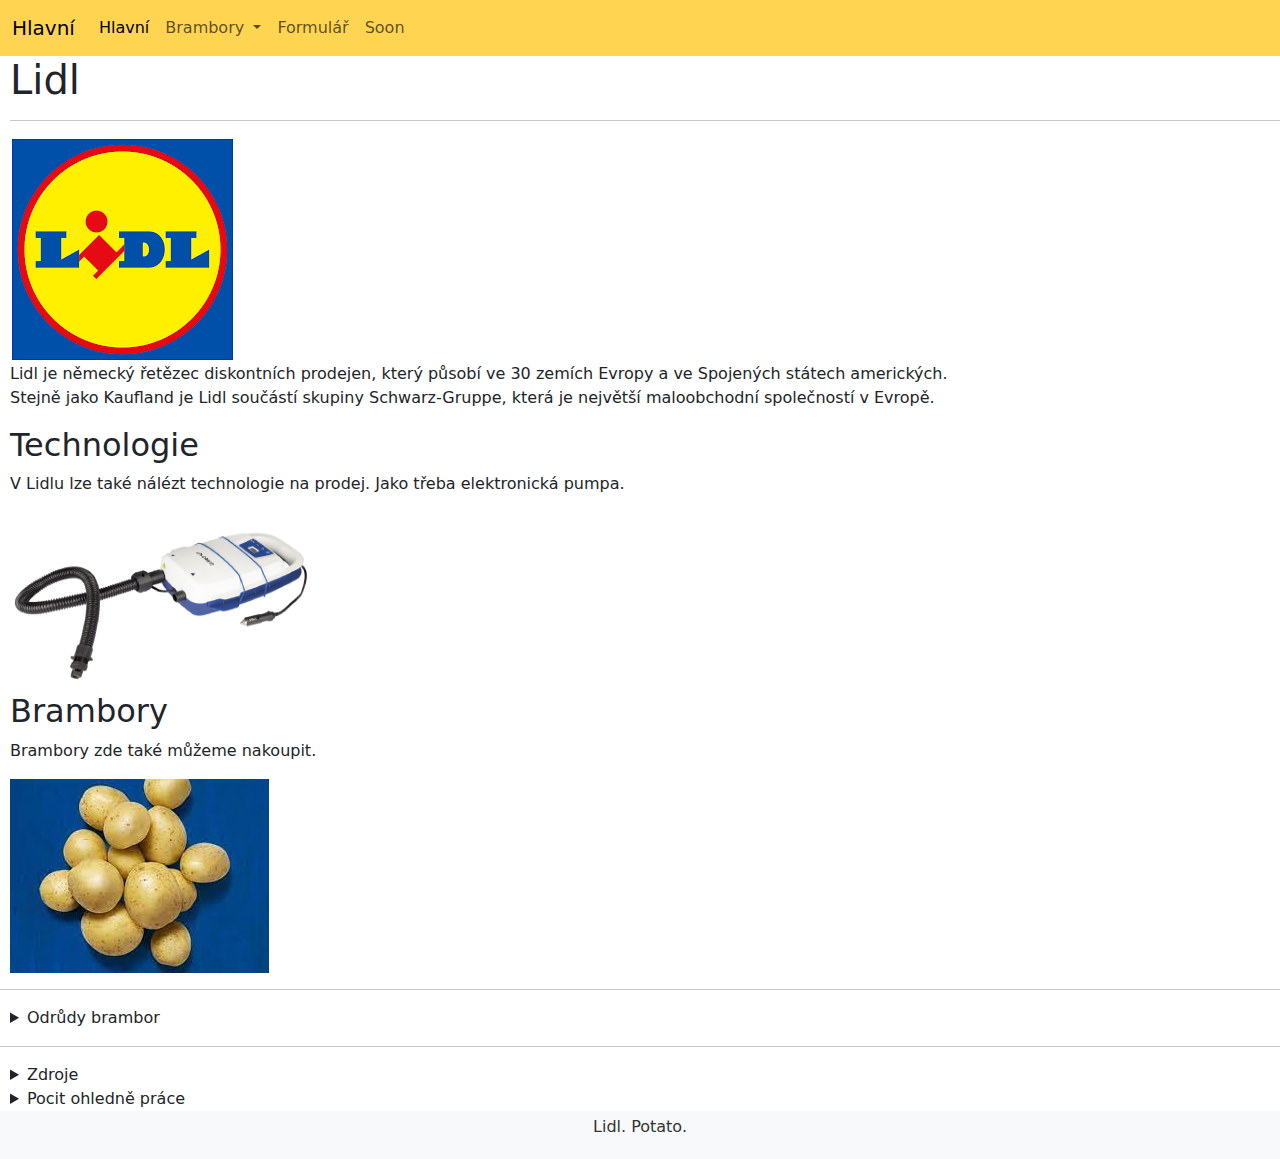
==== index.html @ 14971b9a "updaet" ====
<!DOCTYPE html>
<html lang="cs">
<head>
    <meta charset="UTF-8">
    <meta name="viewport" content="width=device-width, initial-scale=1.0">
    <title>HTML Lidl</title>
    <link rel="stylesheet" href="https://cdnjs.cloudflare.com/ajax/libs/font-awesome/6.4.2/css/all.min.css" integrity="sha512-z3gLpd7yknf1YoNbCzqRKc4qyor8gaKU1qmn+CShxbuBusANI9QpRohGBreCFkKxLhei6S9CQXFEbbKuqLg0DA==" crossorigin="anonymous" referrerpolicy="no-referrer">
    <link rel="stylesheet" href="./CSS/style.css">
    <link rel="stylesheet" href="./CSS/bootstrap.min.css">
</head>
<body>
    
    <nav class="navbar navbar-expand-lg bg-prim">
        <div class="container-fluid">
            <a class="navbar-brand" href="#">Hlavní</a>
            <button class="navbar-toggler" type="button" data-bs-toggle="collapse" data-bs-target="#navbarNavDropdown" aria-controls="navbarNavDropdown" aria-expanded="false" aria-label="Toggle navigation">
                <span class="navbar-toggler-icon"></span>
            </button>
            <div class="collapse navbar-collapse" id="navbarNavDropdown">
                <ul class="navbar-nav">
                    <li class="nav-item">
                        <a class="nav-link active" aria-current="page" href="index.html">Hlavní</a>
                    </li>
                    <li class="nav-item dropdown">
                        <a class="nav-link dropdown-toggle" href="#" role="button" data-bs-toggle="dropdown" aria-expanded="false">
                        Brambory
                        </a>
                        <ul class="dropdown-menu">
                            <li><a class="dropdown-item" href="brambory.html">Brambory</a></li>
                            <li><a class="dropdown-item" href="#">(Sklizeň)</a></li>
                            <li><a class="dropdown-item" href="#">(Pokrmy z brambor)</a></li>
                            <li><a class="dropdown-item" href="#">(Sazba)</a></li>
                        </ul>
                    </li>
                    <li class="nav-item">
                        <a class="nav-link" href="form.html">Formulář</a>
                    </li>
                    <li class="nav-item">
                        <a class="nav-link" href="search.html">Soon</a>
                    </li>
                </ul>
          </div>
        </div>
    </nav>

    <div class="mein">
    <h1>Lidl</h1> <hr>
    <img src="./IMG/lidl_logo.png" alt="logo lidl">
    <p>Lidl je německý řetězec diskontních prodejen, který působí ve 30 zemích Evropy a ve Spojených státech amerických. <br> Stejně jako Kaufland je Lidl součástí skupiny Schwarz-Gruppe, která je největší maloobchodní společností v Evropě.</p>
    
    <h2>Technologie</h2>
    <p>V Lidlu lze také nálézt technologie na prodej. Jako třeba elektronická pumpa.</p>
    <img src="./IMG/elektricka_pumpa.jpeg" width="300" height="180" alt="elektricka pumpa">
    
    <h2>Brambory</h2>
    <p>Brambory zde také můžeme nakoupit.</p>
    <img src="./IMG/brambory.jpg" alt="brambory"> <br>

    </div>
    <hr>
    <details class="mein"> <summary>Odrůdy brambor</summary>
    <table>
        <thead>
            <tr>
            <th colspan="5">Brambory</th>
            </tr>
        </thead>
        <tbody>
            <tr class="typy">
                <td><b>Odrůda</b></td>
                <td><b>Barva slupky</b></td>
                <td><b>Ranost</b></td>
                <td><b>Tvar hlízy</b></td>
                <td><b>Varný typ</b></td>
                
            </tr>
            <tr class="cervena">
                <td><b>Bellarosa</b></td>
                <td>červenoslupká</td>
                <td>velmi raná</td>
                <td>oválný</td>
                <td>B</td>
            </tr>
            <tr class="zluta">
                <td><b>Agria</b></td>
                <td>žlutoslupká</td>
                <td>poloraná</td>
                <td>dlouze oválný</td>
                <td>B</td>
            </tr>
            <tr class="zluta">
                <td><b>Colette</b></td>
                <td>žlutoslupká</td>
                <td>velmi raná</td>
                <td>dlouze ovalný</td>
                <td>A</td>
            </tr>
            <tr class="zluta">
                <td><b>Monique</b></td>
                <td>žlutoslupká</td>
                <td>raná</td>
                <td>ovalný</td>
                <td>A</td>
            </tr>
            <tr class="zluta">
                <td><b>Allians</b></td>
                <td>žlutoslupká</td>
                <td>poloraná</td>
                <td>dlouze oválný</td>
                <td>A</td>
            </tr>
            <tr class="zluta">
                <td><b>Annalena</b></td>
                <td>žlutoslupká</td>
                <td>poloraná</td>
                <td>dlouze oválný</td>
                <td>A</td>
            </tr>
            <tr class="zluta">
                <td><b>Antonia</b></td>
                <td>žlutoslupká</td>
                <td>poloraná</td>
                <td>oválný</td>
                <td>A</td>
            </tr>
            <tr class="zluta">
                <td><b>Anuschka</b></td>
                <td>žlutoslupká</td>
                <td>velmi raná</td>
                <td>oválný</td>
                <td>A</td>
            </tr>
            <tr class="zluta">
                <td><b>Belana</b></td>
                <td>žlutoslupká</td>
                <td>raná</td>
                <td>oválný</td>
                <td>A</td>
            </tr>
            <tr class="zluta">
                <td><b>Bellinda</b></td>
                <td>žlutoslupká</td>
                <td>poloraná</td>
                <td>dlouze oválný</td>
                <td>A</td>
            </tr>
            <tr class="zluta">
                <td><b>Bernina</b></td>
                <td>žlutoslupká</td>
                <td>poloraná</td>
                <td>dlouze oválný</td>
                <td>A</td>
            </tr>
            <tr class="zluta">
                <td><b>Concordia</b></td>
                <td>žlutoslupká</td>
                <td>poloraná</td>
                <td>oválný</td>
                <td>B</td>
            </tr>
            <tr class="zluta">
                <td><b>Corinna</b></td>
                <td>žlutoslupká</td>
                <td>velmi raná</td>
                <td>oválný</td>
                <td>B</td>
            </tr>
            <tr class="zluta">
                <td><b>Elfe</b></td>
                <td>žlutoslupká</td>
                <td>raná</td>
                <td>oválný</td>
                <td>B</td>
            </tr>
            <tr class="zluta">
                <td><b>Euroflora</b></td>
                <td>žlutoslupká</td>
                <td>polopozdní</td>
                <td>krátce oválný</td>
                <td>škrob</td>
            </tr>
            <tr class="zluta">
                <td><b>Eurogrande</b></td>
                <td>žlutoslupká</td>
                <td>polopozdní</td>
                <td>kulatý</td>
                <td>škrob</td>
            </tr>
            <tr class="zluta">
                <td><b>Europrima</b></td>
                <td>žlutoslupká</td>
                <td>raná</td>
                <td>kulatý</td>
                <td>lupínky</td>
            </tr>
            <tr class="zluta">
                <td><b>Euroresa</b></td>
                <td>žlutoslupká</td>
                <td>polopozdní</td>
                <td>krátce oválný</td>
                <td>škrob</td>
            </tr>
            <tr class="zluta">
                <td><b>Eurostarch</b></td>
                <td>žlutoslupká</td>
                <td>polopozdní</td>
                <td>krátce oválný</td>
                <td>škrob</td>
            </tr>
            <tr class="zluta">
                <td><b>Finka</b></td>
                <td>žlutoslupká</td>
                <td>velmi raná</td>
                <td>oválný</td>
                <td>B</td>
            </tr>
            <tr class="zluta">
                <td><b>Georgina</b></td>
                <td>žlutoslupká</td>
                <td>poloraná</td>
                <td>krátce oválný</td>
                <td>B</td>
            </tr>
            <tr class="zluta">
                <td><b>Glorietta</b></td>
                <td>žlutoslupká</td>
                <td>velmi raná</td>
                <td>dlouze oválný</td>
                <td>A</td>
            </tr>
            <tr class="zluta">
                <td><b>Jelly</b></td>
                <td>žlutoslupká</td>
                <td>polopozdní</td>
                <td>oválný</td>
                <td>B</td>
            </tr>
            <tr class="zluta">
                <td><b>Julinka</b></td>
                <td>žlutoslupká</td>
                <td>raná</td>
                <td>krátce oválný</td>
                <td>B</td>
            </tr>
            <tr class="zluta">
                <td><b>Larissa</b></td>
                <td>žlutoslupká</td>
                <td>raná</td>
                <td>oválný</td>
                <td>B</td>
            </tr>
            <tr class="cervena">
                <td><b>Laura</b></td>
                <td>červenoslupká</td>
                <td>poloraná</td>
                <td>dlouze oválný</td>
                <td>B</td>
            </tr>
            <tr class="zluta">
                <td><b>Madeira</b></td>
                <td>žlutoslupká</td>
                <td>poloraná</td>
                <td>oválný</td>
                <td>B</td>
            </tr>
            <tr class="zluta">
                <td><b>Madison</b></td>
                <td>žlutoslupká</td>
                <td>raná</td>
                <td>kulatý</td>
                <td>lupínky</td>
            </tr>
            <tr class="zluta">
                <td><b>Malvína</b></td>
                <td>žlutoslupká</td>
                <td>raná</td>
                <td>dlouze oválný</td>
                <td>B</td>
            </tr>
            <tr class="zluta">
                <td><b>Marabel</b></td>
                <td>žlutoslupká</td>
                <td>raná</td>
                <td>oválný</td>
                <td>B</td>
            </tr>
            <tr class="zluta">
                <td><b>Mariola</b></td>
                <td>žlutoslupká</td>
                <td>poloraná</td>
                <td>krátce oválný</td>
                <td>B</td>
            </tr>
            <tr class="zluta">
                <td><b>Milva</b></td>
                <td>žlutoslupká</td>
                <td>poloraná</td>
                <td>oválný</td>
                <td>B</td>
            </tr>
            <tr class="zluta">
                <td><b>Montana</b></td>
                <td>žlutoslupká</td>
                <td>poloraná</td>
                <td>oválný</td>
                <td>A</td>
            </tr>
            <tr class="zluta">
                <td><b>Osira</b></td>
                <td>žlutoslupká</td>
                <td>velmi raná</td>
                <td>krátce oválný</td>
                <td>lupínky</td>
            </tr>
            <tr class="zluta">
                <td><b>Quarta</b></td>
                <td>žlutoslupká</td>
                <td>poloraná</td>
                <td>oválný</td>
                <td>B</td>
            </tr>
            <tr class="cervena">
                <td><b>Ramona</b></td>
                <td>červenoslupká</td>
                <td>poloraná</td>
                <td>oválný</td>
                <td>A</td>
            </tr>
            <tr class="cervena">
                <td><b>Red Fantasy</b></td>
                <td>červenoslupká</td>
                <td>poloraná</td>
                <td>dlouze oválný</td>
                <td>B</td>
            </tr>
            <tr class="cervena">
                <td><b>Red Sonia</b></td>
                <td>červenoslupká</td>
                <td>velmi raná</td>
                <td>oválný</td>
                <td>B</td>
            </tr>
            <tr class="cervena">
                <td><b>Sanibel</b></td>
                <td>červenoslupká</td>
                <td>velmi raná</td>
                <td>oválný</td>
                <td>B</td>
            </tr>
            <tr class="zluta">
                <td><b>Simonetta</b></td>
                <td>žlutoslupká</td>
                <td>poloraná</td>
                <td>dlouze oválný</td>
                <td>A</td>
            </tr>
            <tr class="zluta">
                <td><b>Sorentina</b></td>
                <td>žlutoslupká</td>
                <td>poloraná</td>
                <td>krátce oválný</td>
                <td>lupínky</td>
            </tr>
            <tr class="zluta">
                <td><b>Torenia</b></td>
                <td>žlutoslupká</td>
                <td>poloraná</td>
                <td>dlouze oválný</td>
                <td>A</td>
            </tr>
            <tr class="zluta">
                <td><b>Zuzanna</b></td>
                <td>žlutoslupká</td>
                <td>poloraná</td>
                <td>kulatý</td>
                <td>škrob</td>
            </tr> <!-- 43 -->
        </tbody>
    </table>
    </details>
    <hr>
    <div class="mein">
    <details class="scroll"> 
       <summary>Zdroje</summary>
            <ol> 
                <li> <a href="https://cs.wikipedia.org/wiki/Lidl" target="_blank">Lidl Wikipedie</a> <br> </li>
                <li> <a href="https://mobilizujeme.cz/clanky/3-technologicke-kravinky-z-lidlu-zarizeni-ktere-nesmi-chybet-v-domaci-lekarnicce-56-dil" target="_blank">Technologie Lidl</a> <br> </li> 
                <li> <a href="https://www.lidl.cz/c/brambory-z-pojizeri/s10008031" target="_blank">Lidl brambory</a> <br> </li> 
                <li> <a href="https://europlant.cz/katalog-odrud" target="_blank">Odrůdy Brambor</a></li>
                <li> <a href="https://www.color-hex.com/color-palette/15900" target="_blank">Barevná paleta</a></li>
                <li> <a href="https://www.wallpaperflare.com/search?wallpaper=potato+field" target="_blank">Showcase</a></li>
                <li> <a href="https://cs.wikipedia.org/wiki/Kategorie:Pokrmy_z_brambor" target="_blank">Pokrmy z Brambor</a></li>
                <li> <a href="https://cs.wikipedia.org/wiki/Ran%C3%A9_brambory" target="_blank">Rané Brambory</a></li>
            </ol>
    </details>
    
    <details> <summary>Pocit ohledně práce</summary>
        <details class="odsazeni"> <summary>První</summary>
            <p class="dve_odsazeni">Naučil jsem se vytvořit jednoduchou webovou stránku v HTML. Vidím to pozitivně.</p>
        </details>
        <details class="odsazeni"> <summary>Druhá</summary>
            <p class="dve_odsazeni">Cítím se pozitivně.</p>
        </details>
    </details>
    </div>
    <footer id="main-footer" class="bg-light text-center py-1">
        <div class="container">
            <p>Lidl. Potato.</p>
        </div>
    </footer>
    <script src="./js/bootstrap.bundle.min.js"></script>
</body>
</html>
---- CSS/style.css ----
body{
    margin: 0;
}
table, th, td {
    border: 1px solid black;
    border-collapse: collapse;
    padding: 5px;
    margin: 20px auto;
    max-width: 400px;
    
    }
th {
        background-color: #ffae6a;
        color: #633720;
    }
td {
        color: #333333;
    }    
.typy {
        background-color: #ffc284;
    }    
.cervena {
        background-color: #ff6a6a;
    }    
.zluta {
        background-color: #ffd450;
    }    
.mein{
        margin-left: 10px;
    }    
.odsazeni {
        padding-left: 20px;
        margin: 0 0 0 0;
    }    
.dve_odsazeni {
        padding-left: 40px;
        margin: 0 0 0 0;
    }          
#showcase {
    background: #333 url(../IMG/showcase.jpg) no-repeat center center/cover;
    height: 100vh;
    color: #fff;
}
#showcase .showcase-content {
    display: flex;
    flex-direction: column;
    text-align: center;
    justify-content: center;
    align-items: center;
    height: 100%;
    padding: 0 2rem;
    background-color: rgba(0, 0, 0, 0.2);
}
.l-heading {
    font-size: 4rem;
    margin-bottom: 0.75rem;
    line-height: 1.1;
}
.lead {
    font-size: 1.3rem;
    margin-bottom: 2rem;
}
.btn {
    display: inline-block;
    color: #fff;
    background: #633720;
    padding: 0.5rem 2rem;
    border: none;
    border-radius: 5px;
}
.btn:hover {
    background: #a1785d;
}
.container {
    max-width: 1100px;
    margin: auto;
    padding: 0 2rem;
    overflow: hidden;
}
.container .text-gren {
    color: #45ae0d;
}
.font-green {
    color: #37870b;
}
.container h3 {
    margin: 0;
}
.text-center {
    text-align: center;
}
.m-heading {
    font-size: 2rem;
    margin-bottom: 1rem;
}
#what .items {
    display: flex;
    justify-content: space-between;
    padding: 1rem;
}
#what .item {
    text-align: center;
    padding: 1rem;
} 
#what .items .item i {
    background: #ffd450;
    padding: 1rem;
    border-radius: 50%;
    margin-bottom: 1rem;
}
.py-1 {
    padding: 1.5rem 0;
}
.py-2 {
    padding: 2rem 0;
}
.py-3 {
    padding: 3rem 0;
}
.bg-light {
    background: #f4f4f4;
    color: #333;
}
.bg.dark {
    background: #333;
    color: #fff;
}
.p-1 {
    padding: 1.5rem;
}
.p-2 {
    padding: 2rem;
}
.p-3 {
    padding: 3rem;
}
.list {
    margin: 0.5rem 0;
    list-style: none;
}
.list li {
    padding: 0.5rem 0;
    border-bottom: #444 dotted 1px;
}
#who {
    display: flex;
}
#who div {
    flex: 1;
}
#who .who-text {
    display: flex;
}
#who .who-text2 {
    display: flex;
}
#who .who-text3 {
    display: flex;
}
.tabulka {
    display: grid;
}
.navbar-nav > li > .dropdown-menu { 
    background-color: #ffd450; 
}
.bg-prim {
    background-color: #ffd450;
}
.card-img-top {
    max-height: 210px;
}
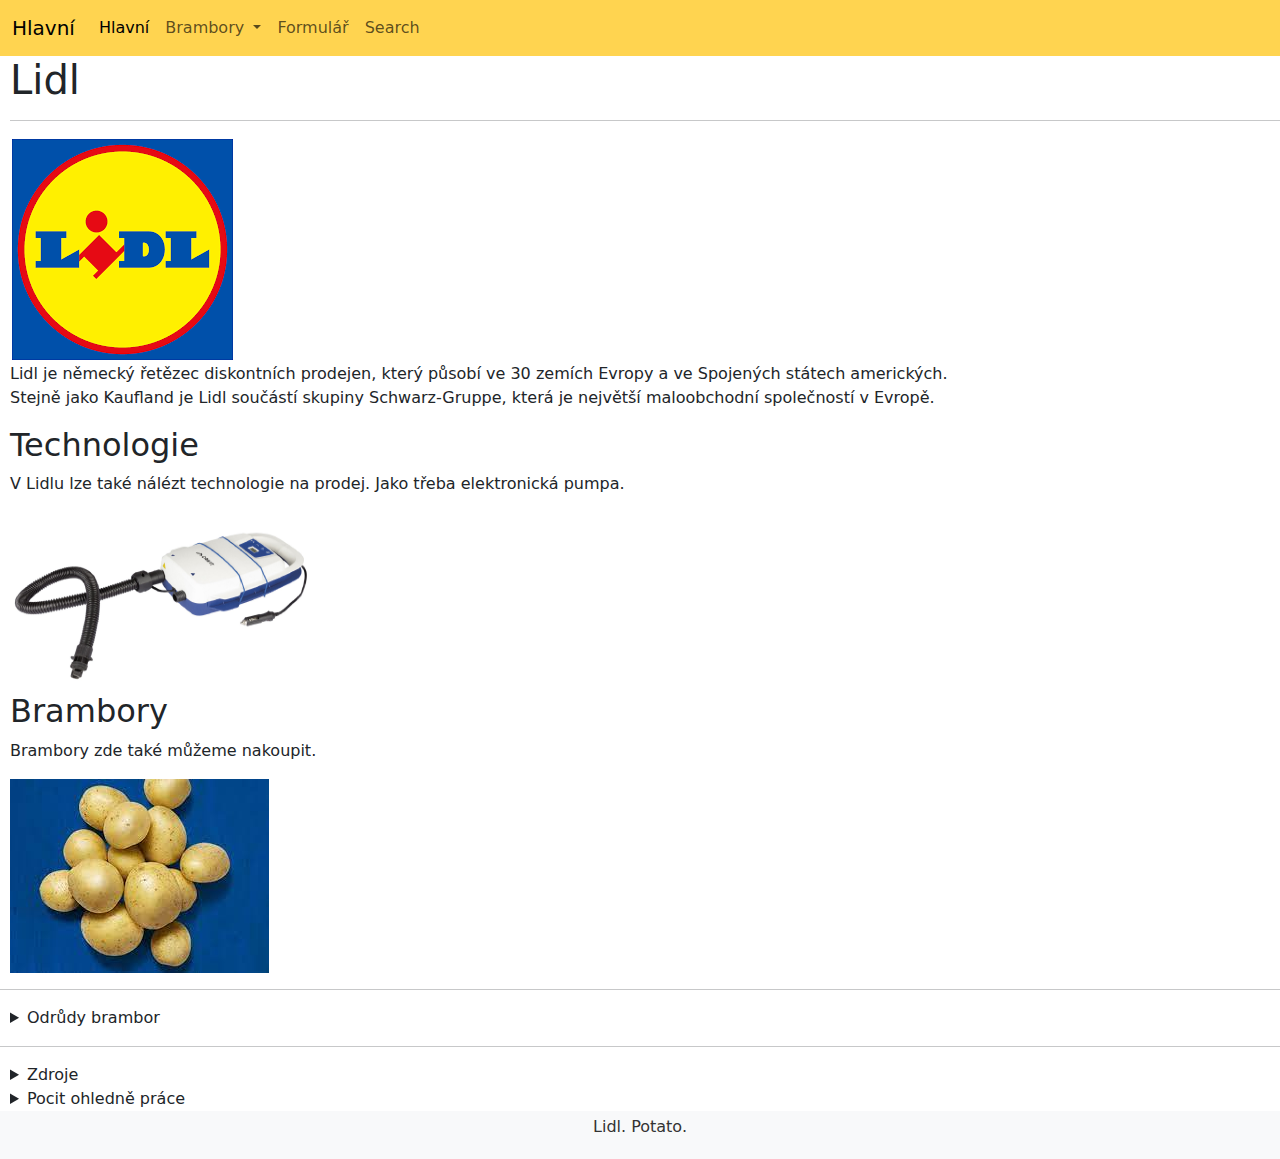
==== commit e15c1fbf: "up" ====
--- a/index.html
+++ b/index.html
@@ -36,7 +36,7 @@
                         <a class="nav-link" href="form.html">Formulář</a>
                     </li>
                     <li class="nav-item">
-                        <a class="nav-link" href="search.html">Soon</a>
+                        <a class="nav-link" href="search.html">Search</a>
                     </li>
                 </ul>
           </div>
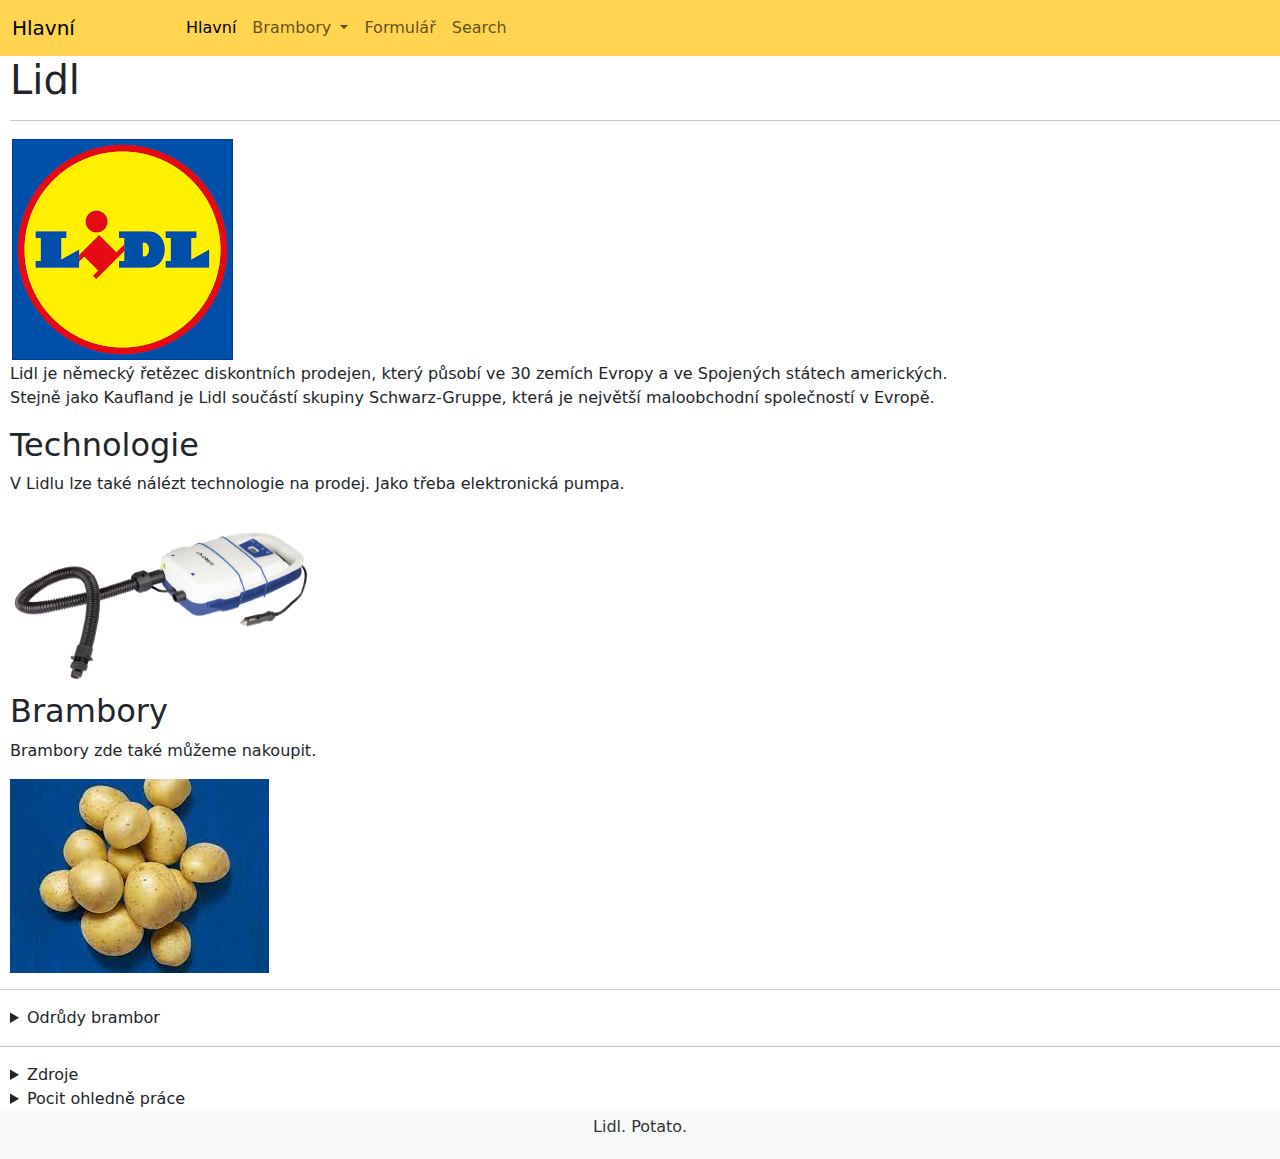
==== commit 5af1c1ce: "update" ====
--- a/index.html
+++ b/index.html
@@ -12,7 +12,7 @@
     
     <nav class="navbar navbar-expand-lg bg-prim">
         <div class="container-fluid">
-            <a class="navbar-brand" href="#">Hlavní</a>
+            <a class="navbar-brand mw" href="#">Hlavní</a>
             <button class="navbar-toggler" type="button" data-bs-toggle="collapse" data-bs-target="#navbarNavDropdown" aria-controls="navbarNavDropdown" aria-expanded="false" aria-label="Toggle navigation">
                 <span class="navbar-toggler-icon"></span>
             </button>
--- a/CSS/style.css
+++ b/CSS/style.css
@@ -168,4 +168,7 @@
 }
 .card-img-top {
     max-height: 210px;
+}
+.mw {
+    min-width: 150px;
 }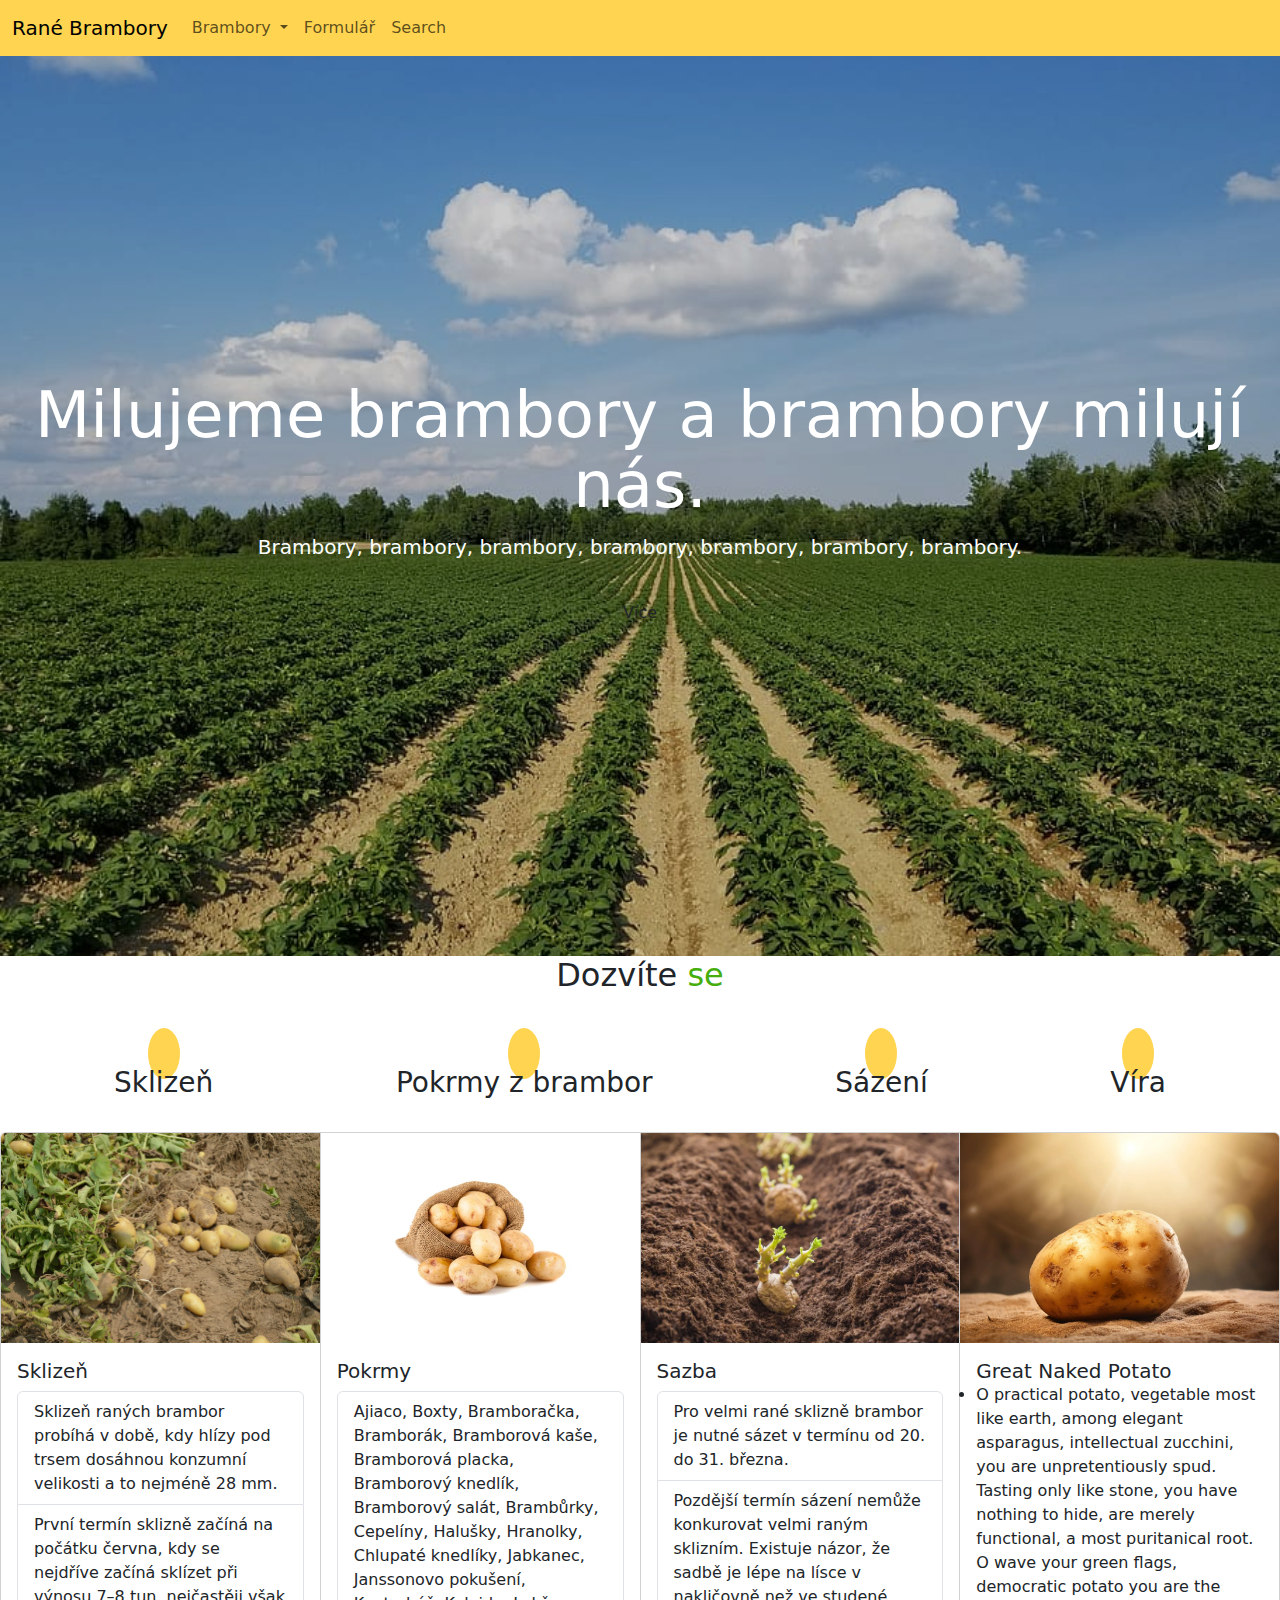
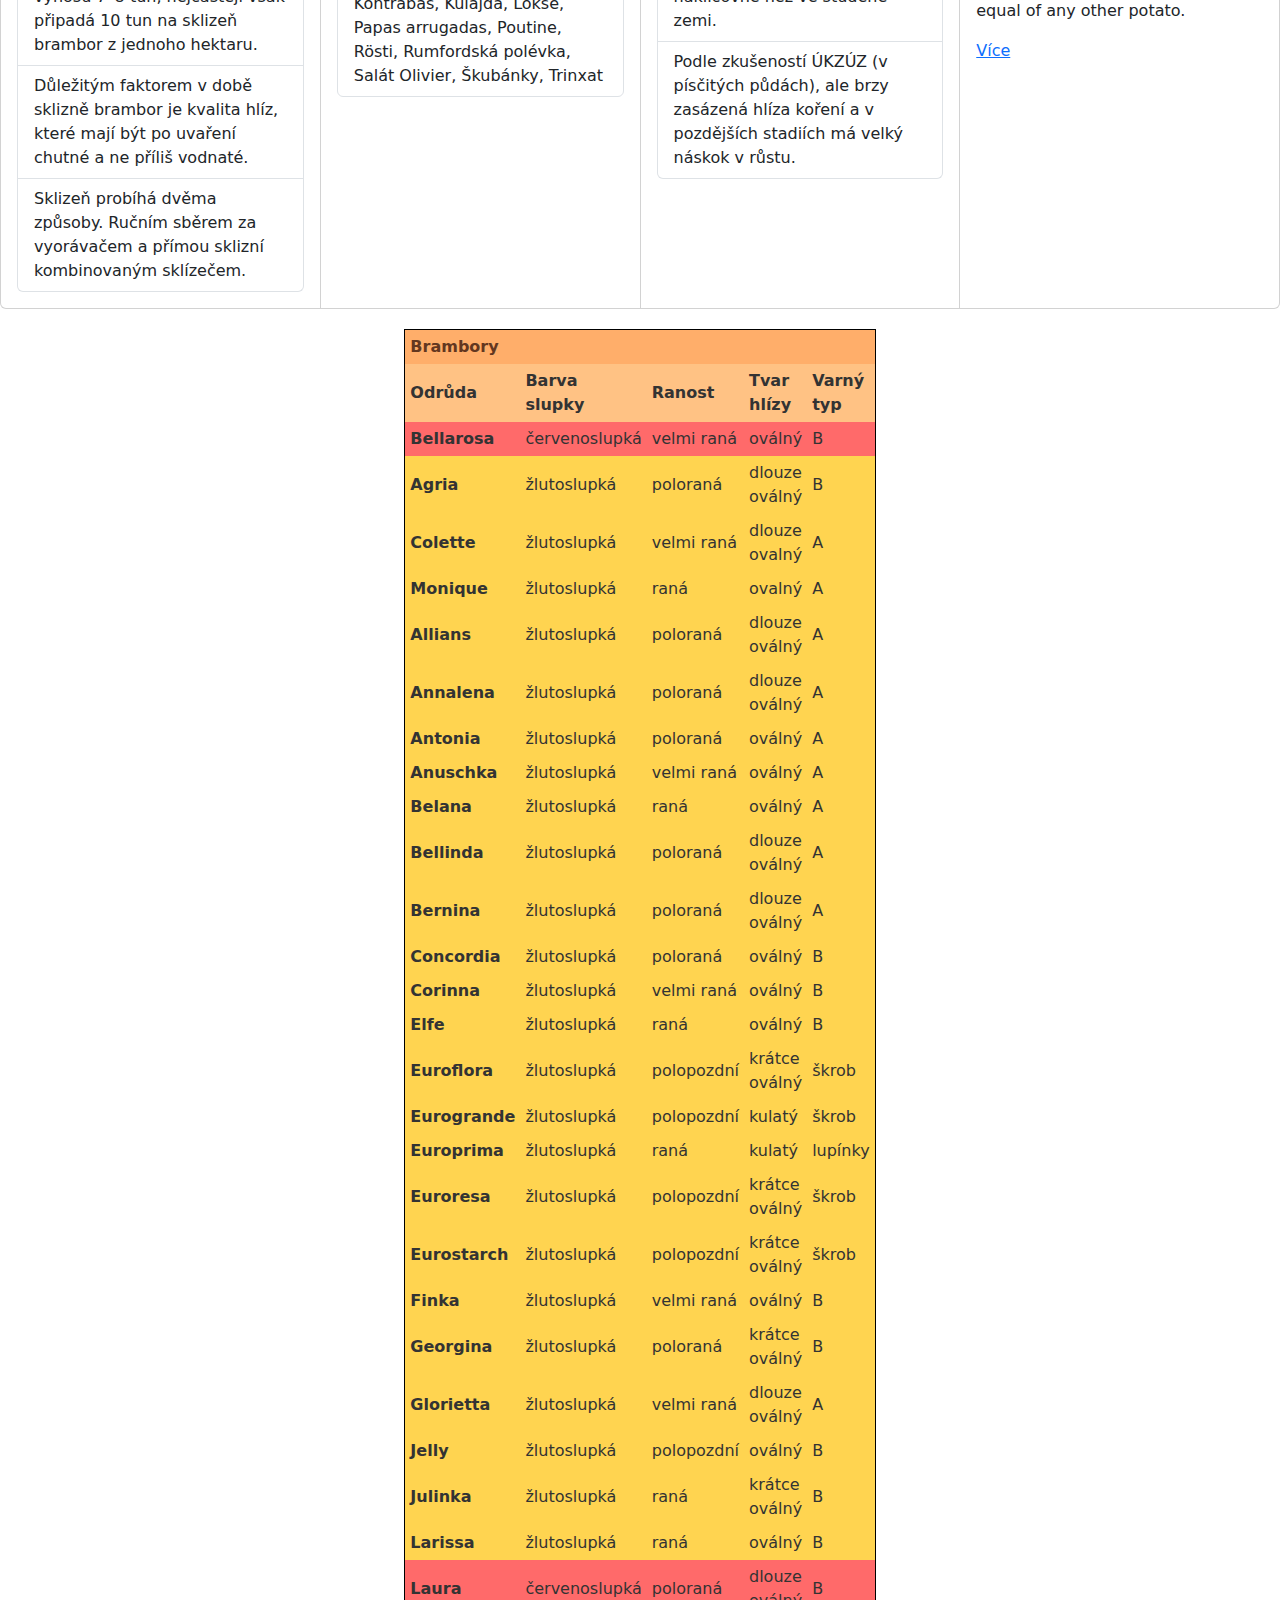
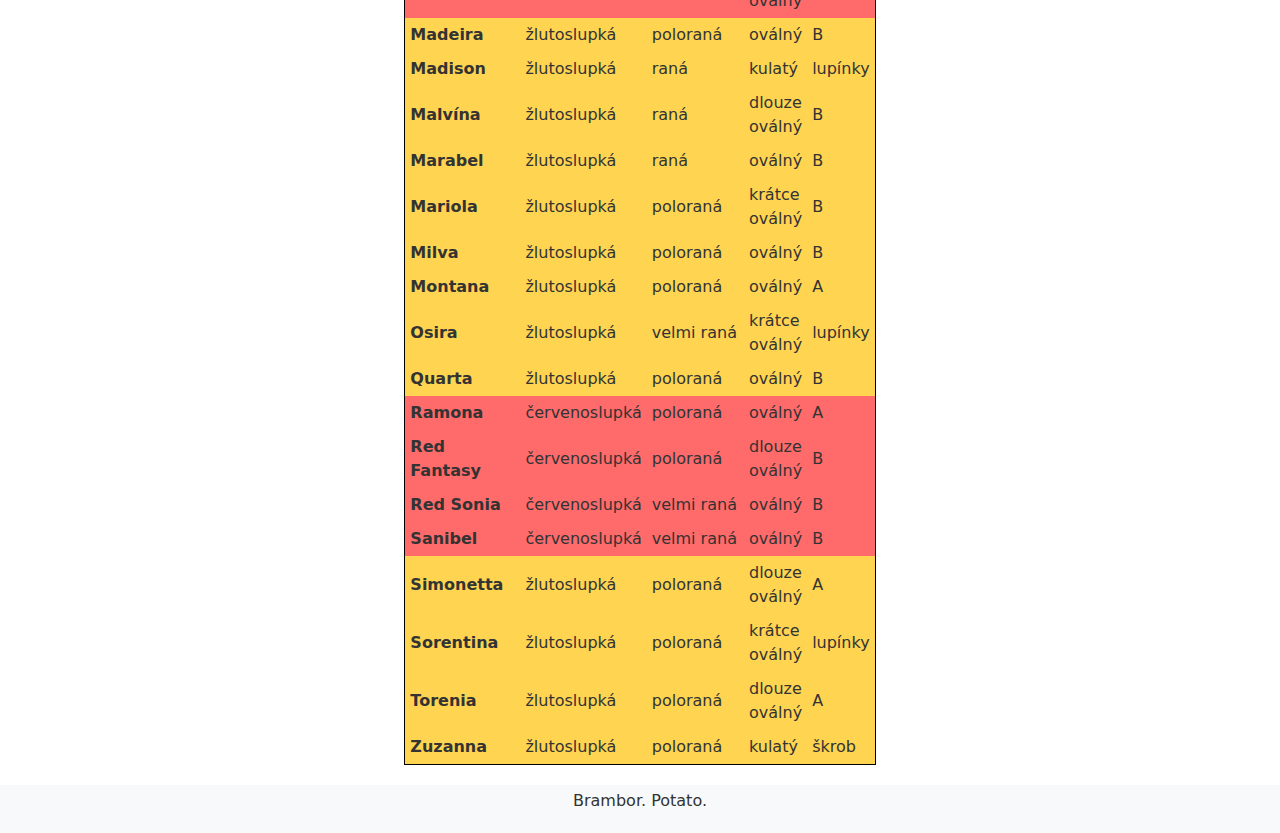
==== commit 7baa8768: "repair" ====
--- a/index.html
+++ b/index.html
@@ -3,30 +3,27 @@
 <head>
     <meta charset="UTF-8">
     <meta name="viewport" content="width=device-width, initial-scale=1.0">
-    <title>HTML Lidl</title>
+    <title>Rané brambory</title>
     <link rel="stylesheet" href="https://cdnjs.cloudflare.com/ajax/libs/font-awesome/6.4.2/css/all.min.css" integrity="sha512-z3gLpd7yknf1YoNbCzqRKc4qyor8gaKU1qmn+CShxbuBusANI9QpRohGBreCFkKxLhei6S9CQXFEbbKuqLg0DA==" crossorigin="anonymous" referrerpolicy="no-referrer">
     <link rel="stylesheet" href="./CSS/style.css">
     <link rel="stylesheet" href="./CSS/bootstrap.min.css">
 </head>
 <body>
-    
     <nav class="navbar navbar-expand-lg bg-prim">
         <div class="container-fluid">
-            <a class="navbar-brand mw" href="#">Hlavní</a>
+            <a class="navbar-brand mw" href="#">Rané Brambory</a>
             <button class="navbar-toggler" type="button" data-bs-toggle="collapse" data-bs-target="#navbarNavDropdown" aria-controls="navbarNavDropdown" aria-expanded="false" aria-label="Toggle navigation">
                 <span class="navbar-toggler-icon"></span>
             </button>
             <div class="collapse navbar-collapse" id="navbarNavDropdown">
                 <ul class="navbar-nav">
-                    <li class="nav-item">
-                        <a class="nav-link active" aria-current="page" href="index.html">Hlavní</a>
-                    </li>
+                    
                     <li class="nav-item dropdown">
                         <a class="nav-link dropdown-toggle" href="#" role="button" data-bs-toggle="dropdown" aria-expanded="false">
                         Brambory
                         </a>
                         <ul class="dropdown-menu">
-                            <li><a class="dropdown-item" href="brambory.html">Brambory</a></li>
+                            <li><a class="dropdown-item" href="index.html">Brambory</a></li>
                             <li><a class="dropdown-item" href="#">(Sklizeň)</a></li>
                             <li><a class="dropdown-item" href="#">(Pokrmy z brambor)</a></li>
                             <li><a class="dropdown-item" href="#">(Sazba)</a></li>
@@ -43,371 +40,433 @@
         </div>
     </nav>
 
-    <div class="mein">
-    <h1>Lidl</h1> <hr>
-    <img src="./IMG/lidl_logo.png" alt="logo lidl">
-    <p>Lidl je německý řetězec diskontních prodejen, který působí ve 30 zemích Evropy a ve Spojených státech amerických. <br> Stejně jako Kaufland je Lidl součástí skupiny Schwarz-Gruppe, která je největší maloobchodní společností v Evropě.</p>
-    
-    <h2>Technologie</h2>
-    <p>V Lidlu lze také nálézt technologie na prodej. Jako třeba elektronická pumpa.</p>
-    <img src="./IMG/elektricka_pumpa.jpeg" width="300" height="180" alt="elektricka pumpa">
-    
-    <h2>Brambory</h2>
-    <p>Brambory zde také můžeme nakoupit.</p>
-    <img src="./IMG/brambory.jpg" alt="brambory"> <br>
-
+    <div id="showcase">
+        <div class="showcase-content">
+            <h1 class="l-heading">Milujeme brambory a brambory milují nás.</h1>
+            <p class="lead">Brambory, brambory, brambory, brambory, brambory, brambory, brambory.</p>
+            <a href="#what" class="btn">Více</a>
+        </div>
     </div>
-    <hr>
-    <details class="mein"> <summary>Odrůdy brambor</summary>
-    <table>
-        <thead>
-            <tr>
-            <th colspan="5">Brambory</th>
-            </tr>
-        </thead>
-        <tbody>
-            <tr class="typy">
-                <td><b>Odrůda</b></td>
-                <td><b>Barva slupky</b></td>
-                <td><b>Ranost</b></td>
-                <td><b>Tvar hlízy</b></td>
-                <td><b>Varný typ</b></td>
-                
-            </tr>
-            <tr class="cervena">
-                <td><b>Bellarosa</b></td>
-                <td>červenoslupká</td>
-                <td>velmi raná</td>
-                <td>oválný</td>
-                <td>B</td>
-            </tr>
-            <tr class="zluta">
-                <td><b>Agria</b></td>
-                <td>žlutoslupká</td>
-                <td>poloraná</td>
-                <td>dlouze oválný</td>
-                <td>B</td>
-            </tr>
-            <tr class="zluta">
-                <td><b>Colette</b></td>
-                <td>žlutoslupká</td>
-                <td>velmi raná</td>
-                <td>dlouze ovalný</td>
-                <td>A</td>
-            </tr>
-            <tr class="zluta">
-                <td><b>Monique</b></td>
-                <td>žlutoslupká</td>
-                <td>raná</td>
-                <td>ovalný</td>
-                <td>A</td>
-            </tr>
-            <tr class="zluta">
-                <td><b>Allians</b></td>
-                <td>žlutoslupká</td>
-                <td>poloraná</td>
-                <td>dlouze oválný</td>
-                <td>A</td>
-            </tr>
-            <tr class="zluta">
-                <td><b>Annalena</b></td>
-                <td>žlutoslupká</td>
-                <td>poloraná</td>
-                <td>dlouze oválný</td>
-                <td>A</td>
-            </tr>
-            <tr class="zluta">
-                <td><b>Antonia</b></td>
-                <td>žlutoslupká</td>
-                <td>poloraná</td>
-                <td>oválný</td>
-                <td>A</td>
-            </tr>
-            <tr class="zluta">
-                <td><b>Anuschka</b></td>
-                <td>žlutoslupká</td>
-                <td>velmi raná</td>
-                <td>oválný</td>
-                <td>A</td>
-            </tr>
-            <tr class="zluta">
-                <td><b>Belana</b></td>
-                <td>žlutoslupká</td>
-                <td>raná</td>
-                <td>oválný</td>
-                <td>A</td>
-            </tr>
-            <tr class="zluta">
-                <td><b>Bellinda</b></td>
-                <td>žlutoslupká</td>
-                <td>poloraná</td>
-                <td>dlouze oválný</td>
-                <td>A</td>
-            </tr>
-            <tr class="zluta">
-                <td><b>Bernina</b></td>
-                <td>žlutoslupká</td>
-                <td>poloraná</td>
-                <td>dlouze oválný</td>
-                <td>A</td>
-            </tr>
-            <tr class="zluta">
-                <td><b>Concordia</b></td>
-                <td>žlutoslupká</td>
-                <td>poloraná</td>
-                <td>oválný</td>
-                <td>B</td>
-            </tr>
-            <tr class="zluta">
-                <td><b>Corinna</b></td>
-                <td>žlutoslupká</td>
-                <td>velmi raná</td>
-                <td>oválný</td>
-                <td>B</td>
-            </tr>
-            <tr class="zluta">
-                <td><b>Elfe</b></td>
-                <td>žlutoslupká</td>
-                <td>raná</td>
-                <td>oválný</td>
-                <td>B</td>
-            </tr>
-            <tr class="zluta">
-                <td><b>Euroflora</b></td>
-                <td>žlutoslupká</td>
-                <td>polopozdní</td>
-                <td>krátce oválný</td>
-                <td>škrob</td>
-            </tr>
-            <tr class="zluta">
-                <td><b>Eurogrande</b></td>
-                <td>žlutoslupká</td>
-                <td>polopozdní</td>
-                <td>kulatý</td>
-                <td>škrob</td>
-            </tr>
-            <tr class="zluta">
-                <td><b>Europrima</b></td>
-                <td>žlutoslupká</td>
-                <td>raná</td>
-                <td>kulatý</td>
-                <td>lupínky</td>
-            </tr>
-            <tr class="zluta">
-                <td><b>Euroresa</b></td>
-                <td>žlutoslupká</td>
-                <td>polopozdní</td>
-                <td>krátce oválný</td>
-                <td>škrob</td>
-            </tr>
-            <tr class="zluta">
-                <td><b>Eurostarch</b></td>
-                <td>žlutoslupká</td>
-                <td>polopozdní</td>
-                <td>krátce oválný</td>
-                <td>škrob</td>
-            </tr>
-            <tr class="zluta">
-                <td><b>Finka</b></td>
-                <td>žlutoslupká</td>
-                <td>velmi raná</td>
-                <td>oválný</td>
-                <td>B</td>
-            </tr>
-            <tr class="zluta">
-                <td><b>Georgina</b></td>
-                <td>žlutoslupká</td>
-                <td>poloraná</td>
-                <td>krátce oválný</td>
-                <td>B</td>
-            </tr>
-            <tr class="zluta">
-                <td><b>Glorietta</b></td>
-                <td>žlutoslupká</td>
-                <td>velmi raná</td>
-                <td>dlouze oválný</td>
-                <td>A</td>
-            </tr>
-            <tr class="zluta">
-                <td><b>Jelly</b></td>
-                <td>žlutoslupká</td>
-                <td>polopozdní</td>
-                <td>oválný</td>
-                <td>B</td>
-            </tr>
-            <tr class="zluta">
-                <td><b>Julinka</b></td>
-                <td>žlutoslupká</td>
-                <td>raná</td>
-                <td>krátce oválný</td>
-                <td>B</td>
-            </tr>
-            <tr class="zluta">
-                <td><b>Larissa</b></td>
-                <td>žlutoslupká</td>
-                <td>raná</td>
-                <td>oválný</td>
-                <td>B</td>
-            </tr>
-            <tr class="cervena">
-                <td><b>Laura</b></td>
-                <td>červenoslupká</td>
-                <td>poloraná</td>
-                <td>dlouze oválný</td>
-                <td>B</td>
-            </tr>
-            <tr class="zluta">
-                <td><b>Madeira</b></td>
-                <td>žlutoslupká</td>
-                <td>poloraná</td>
-                <td>oválný</td>
-                <td>B</td>
-            </tr>
-            <tr class="zluta">
-                <td><b>Madison</b></td>
-                <td>žlutoslupká</td>
-                <td>raná</td>
-                <td>kulatý</td>
-                <td>lupínky</td>
-            </tr>
-            <tr class="zluta">
-                <td><b>Malvína</b></td>
-                <td>žlutoslupká</td>
-                <td>raná</td>
-                <td>dlouze oválný</td>
-                <td>B</td>
-            </tr>
-            <tr class="zluta">
-                <td><b>Marabel</b></td>
-                <td>žlutoslupká</td>
-                <td>raná</td>
-                <td>oválný</td>
-                <td>B</td>
-            </tr>
-            <tr class="zluta">
-                <td><b>Mariola</b></td>
-                <td>žlutoslupká</td>
-                <td>poloraná</td>
-                <td>krátce oválný</td>
-                <td>B</td>
-            </tr>
-            <tr class="zluta">
-                <td><b>Milva</b></td>
-                <td>žlutoslupká</td>
-                <td>poloraná</td>
-                <td>oválný</td>
-                <td>B</td>
-            </tr>
-            <tr class="zluta">
-                <td><b>Montana</b></td>
-                <td>žlutoslupká</td>
-                <td>poloraná</td>
-                <td>oválný</td>
-                <td>A</td>
-            </tr>
-            <tr class="zluta">
-                <td><b>Osira</b></td>
-                <td>žlutoslupká</td>
-                <td>velmi raná</td>
-                <td>krátce oválný</td>
-                <td>lupínky</td>
-            </tr>
-            <tr class="zluta">
-                <td><b>Quarta</b></td>
-                <td>žlutoslupká</td>
-                <td>poloraná</td>
-                <td>oválný</td>
-                <td>B</td>
-            </tr>
-            <tr class="cervena">
-                <td><b>Ramona</b></td>
-                <td>červenoslupká</td>
-                <td>poloraná</td>
-                <td>oválný</td>
-                <td>A</td>
-            </tr>
-            <tr class="cervena">
-                <td><b>Red Fantasy</b></td>
-                <td>červenoslupká</td>
-                <td>poloraná</td>
-                <td>dlouze oválný</td>
-                <td>B</td>
-            </tr>
-            <tr class="cervena">
-                <td><b>Red Sonia</b></td>
-                <td>červenoslupká</td>
-                <td>velmi raná</td>
-                <td>oválný</td>
-                <td>B</td>
-            </tr>
-            <tr class="cervena">
-                <td><b>Sanibel</b></td>
-                <td>červenoslupká</td>
-                <td>velmi raná</td>
-                <td>oválný</td>
-                <td>B</td>
-            </tr>
-            <tr class="zluta">
-                <td><b>Simonetta</b></td>
-                <td>žlutoslupká</td>
-                <td>poloraná</td>
-                <td>dlouze oválný</td>
-                <td>A</td>
-            </tr>
-            <tr class="zluta">
-                <td><b>Sorentina</b></td>
-                <td>žlutoslupká</td>
-                <td>poloraná</td>
-                <td>krátce oválný</td>
-                <td>lupínky</td>
-            </tr>
-            <tr class="zluta">
-                <td><b>Torenia</b></td>
-                <td>žlutoslupká</td>
-                <td>poloraná</td>
-                <td>dlouze oválný</td>
-                <td>A</td>
-            </tr>
-            <tr class="zluta">
-                <td><b>Zuzanna</b></td>
-                <td>žlutoslupká</td>
-                <td>poloraná</td>
-                <td>kulatý</td>
-                <td>škrob</td>
-            </tr> <!-- 43 -->
-        </tbody>
-    </table>
-    </details>
-    <hr>
-    <div class="mein">
-    <details class="scroll"> 
-       <summary>Zdroje</summary>
-            <ol> 
-                <li> <a href="https://cs.wikipedia.org/wiki/Lidl" target="_blank">Lidl Wikipedie</a> <br> </li>
-                <li> <a href="https://mobilizujeme.cz/clanky/3-technologicke-kravinky-z-lidlu-zarizeni-ktere-nesmi-chybet-v-domaci-lekarnicce-56-dil" target="_blank">Technologie Lidl</a> <br> </li> 
-                <li> <a href="https://www.lidl.cz/c/brambory-z-pojizeri/s10008031" target="_blank">Lidl brambory</a> <br> </li> 
-                <li> <a href="https://europlant.cz/katalog-odrud" target="_blank">Odrůdy Brambor</a></li>
-                <li> <a href="https://www.color-hex.com/color-palette/15900" target="_blank">Barevná paleta</a></li>
-                <li> <a href="https://www.wallpaperflare.com/search?wallpaper=potato+field" target="_blank">Showcase</a></li>
-                <li> <a href="https://cs.wikipedia.org/wiki/Kategorie:Pokrmy_z_brambor" target="_blank">Pokrmy z Brambor</a></li>
-                <li> <a href="https://cs.wikipedia.org/wiki/Ran%C3%A9_brambory" target="_blank">Rané Brambory</a></li>
-            </ol>
-    </details>
-    
-    <details> <summary>Pocit ohledně práce</summary>
-        <details class="odsazeni"> <summary>První</summary>
-            <p class="dve_odsazeni">Naučil jsem se vytvořit jednoduchou webovou stránku v HTML. Vidím to pozitivně.</p>
-        </details>
-        <details class="odsazeni"> <summary>Druhá</summary>
-            <p class="dve_odsazeni">Cítím se pozitivně.</p>
-        </details>
-    </details>
-    </div>
+        <section id="what">
+            <div class="container">
+                <h2 class="m-heading text-center">Dozvíte <span class="text-gren">se</span></h2>
+                <div class="items">
+                    <div class="item">
+                        <span class="font-green"><i class="fa-solid fa-seedling"></i></span>
+                        <h3>Sklizeň</h3>
+                    </div>
+                    <div class="item">
+                        <i class="fa-solid fa-utensils"></i>
+                        <h3>Pokrmy z brambor</h3>
+                    </div>
+                    <div class="item">
+                        <i class="fa-solid fa-leaf"></i>
+                        <h3>Sázení</h3>
+                    </div> 
+                    <div class="item">
+                        <i class="fa-solid fa-spa"></i>
+                        <h3>Víra</h3>
+                    </div> 
+                </div>
+            </div>
+        </section>
+        <section id="who">
+            <div class="card-group">
+                <div class="card">
+                  <img src="./IMG/sklizen.jpg" class="card-img-top" alt="skilzen">
+                  <div class="card-body">
+                    <h5 class="card-title">Sklizeň</h5>
+                    <ul class="list-group">
+                        <li class="list-group-item">Sklizeň raných brambor probíhá v době, kdy hlízy pod trsem dosáhnou konzumní velikosti a to nejméně 28 mm.</li>
+                        <li class="list-group-item">První termín sklizně začíná na počátku června, kdy se nejdříve začíná sklízet při výnosu 7–8 tun, nejčastěji však připadá 10 tun na sklizeň brambor z jednoho hektaru.</li>
+                        <li class="list-group-item">Důležitým faktorem v době sklizně brambor je kvalita hlíz, které mají být po uvaření chutné a ne příliš vodnaté.</li>
+                        <li class="list-group-item">Sklizeň probíhá dvěma způsoby. Ručním sběrem za vyorávačem a přímou sklizní kombinovaným sklízečem.</li>
+                    </ul>
+                  </div>
+                </div>
+                <div class="card">
+                  <img src="./IMG/pokrmy.png" class="card-img-top" alt="pokrmy">
+                  <div class="card-body">
+                    <h5 class="card-title">Pokrmy</h5>
+                    <ul class="list-group">
+                        <li class="list-group-item">Ajiaco, Boxty, Bramboračka, Bramborák, Bramborová kaše, Bramborová placka, Bramborový knedlík, Bramborový salát, Brambůrky, Cepelíny, Halušky, Hranolky, Chlupaté knedlíky, Jabkanec, Janssonovo pokušení, Kontrabáš, Kulajda, Lokše, Papas arrugadas, Poutine, Rösti, Rumfordská polévka, Salát Olivier, Škubánky, Trinxat</li>
+                    </ul>
+                  </div>
+                </div>
+                <div class="card">
+                  <img src="./IMG/sazba.webp" class="card-img-top" alt="sazba">
+                  <div class="card-body">
+                    <h5 class="card-title">Sazba</h5>
+                    <ul class="list-group">
+                        <li class="list-group-item">Pro velmi rané sklizně brambor je nutné sázet v termínu od 20. do 31. března.</li>
+                        <li class="list-group-item">Pozdější termín sázení nemůže konkurovat velmi raným sklizním. Existuje názor, že sadbě je lépe na lísce v nakličovně než ve studené zemi.</li>
+                        <li class="list-group-item">Podle zkušeností ÚKZÚZ (v písčitých půdách), ale brzy zasázená hlíza koření a v pozdějších stadiích má velký náskok v růstu.</li>
+                    </ul>
+                  </div>
+                </div>
+                <div class="card">
+                    <img src="./IMG/Potato-Sunlight.webp" class="card-img-top" alt="cult">
+                    <div class="card-body">
+                      <h5 class="list-group">Great Naked Potato</h5>
+                      <ul class="list-group-item">
+                          <li>O practical
+                            potato,
+                            
+                            vegetable
+                            most like earth,
+                            
+                            among elegant asparagus,
+                            intellectual zucchini,
+                            
+                            you are unpretentiously
+                            spud.
+                            
+                            Tasting only like stone,
+                            you have nothing to hide,
+                            
+                            are merely functional,
+                            a most puritanical root.
+                            
+                            O wave your green flags,
+                            democratic potato
+                            
+                            you are the equal
+                            of any other
+                            
+                            potato.</li>  
+                      </ul>
+                      <a href="https://www.faire-folk.com/GreatNakedPotato/">Více</a>
+                    </div>
+                  </div>
+            </div>    
+            
+        </section>
+        <div class="tabulka">
+            <table>
+                <thead>
+                    <tr>
+                    <th colspan="5">Brambory</th>
+                    </tr>
+                </thead>
+                <tbody>
+                    <tr class="typy">
+                        <td><b>Odrůda</b></td>
+                        <td><b>Barva slupky</b></td>
+                        <td><b>Ranost</b></td>
+                        <td><b>Tvar hlízy</b></td>
+                        <td><b>Varný typ</b></td>
+                        
+                    </tr>
+                    <tr class="cervena">
+                        <td><b>Bellarosa</b></td>
+                        <td>červenoslupká</td>
+                        <td>velmi raná</td>
+                        <td>oválný</td>
+                        <td>B</td>
+                    </tr>
+                    <tr class="zluta">
+                        <td><b>Agria</b></td>
+                        <td>žlutoslupká</td>
+                        <td>poloraná</td>
+                        <td>dlouze oválný</td>
+                        <td>B</td>
+                    </tr>
+                    <tr class="zluta">
+                        <td><b>Colette</b></td>
+                        <td>žlutoslupká</td>
+                        <td>velmi raná</td>
+                        <td>dlouze ovalný</td>
+                        <td>A</td>
+                    </tr>
+                    <tr class="zluta">
+                        <td><b>Monique</b></td>
+                        <td>žlutoslupká</td>
+                        <td>raná</td>
+                        <td>ovalný</td>
+                        <td>A</td>
+                    </tr>
+                    <tr class="zluta">
+                        <td><b>Allians</b></td>
+                        <td>žlutoslupká</td>
+                        <td>poloraná</td>
+                        <td>dlouze oválný</td>
+                        <td>A</td>
+                    </tr>
+                    <tr class="zluta">
+                        <td><b>Annalena</b></td>
+                        <td>žlutoslupká</td>
+                        <td>poloraná</td>
+                        <td>dlouze oválný</td>
+                        <td>A</td>
+                    </tr>
+                    <tr class="zluta">
+                        <td><b>Antonia</b></td>
+                        <td>žlutoslupká</td>
+                        <td>poloraná</td>
+                        <td>oválný</td>
+                        <td>A</td>
+                    </tr>
+                    <tr class="zluta">
+                        <td><b>Anuschka</b></td>
+                        <td>žlutoslupká</td>
+                        <td>velmi raná</td>
+                        <td>oválný</td>
+                        <td>A</td>
+                    </tr>
+                    <tr class="zluta">
+                        <td><b>Belana</b></td>
+                        <td>žlutoslupká</td>
+                        <td>raná</td>
+                        <td>oválný</td>
+                        <td>A</td>
+                    </tr>
+                    <tr class="zluta">
+                        <td><b>Bellinda</b></td>
+                        <td>žlutoslupká</td>
+                        <td>poloraná</td>
+                        <td>dlouze oválný</td>
+                        <td>A</td>
+                    </tr>
+                    <tr class="zluta">
+                        <td><b>Bernina</b></td>
+                        <td>žlutoslupká</td>
+                        <td>poloraná</td>
+                        <td>dlouze oválný</td>
+                        <td>A</td>
+                    </tr>
+                    <tr class="zluta">
+                        <td><b>Concordia</b></td>
+                        <td>žlutoslupká</td>
+                        <td>poloraná</td>
+                        <td>oválný</td>
+                        <td>B</td>
+                    </tr>
+                    <tr class="zluta">
+                        <td><b>Corinna</b></td>
+                        <td>žlutoslupká</td>
+                        <td>velmi raná</td>
+                        <td>oválný</td>
+                        <td>B</td>
+                    </tr>
+                    <tr class="zluta">
+                        <td><b>Elfe</b></td>
+                        <td>žlutoslupká</td>
+                        <td>raná</td>
+                        <td>oválný</td>
+                        <td>B</td>
+                    </tr>
+                    <tr class="zluta">
+                        <td><b>Euroflora</b></td>
+                        <td>žlutoslupká</td>
+                        <td>polopozdní</td>
+                        <td>krátce oválný</td>
+                        <td>škrob</td>
+                    </tr>
+                    <tr class="zluta">
+                        <td><b>Eurogrande</b></td>
+                        <td>žlutoslupká</td>
+                        <td>polopozdní</td>
+                        <td>kulatý</td>
+                        <td>škrob</td>
+                    </tr>
+                    <tr class="zluta">
+                        <td><b>Europrima</b></td>
+                        <td>žlutoslupká</td>
+                        <td>raná</td>
+                        <td>kulatý</td>
+                        <td>lupínky</td>
+                    </tr>
+                    <tr class="zluta">
+                        <td><b>Euroresa</b></td>
+                        <td>žlutoslupká</td>
+                        <td>polopozdní</td>
+                        <td>krátce oválný</td>
+                        <td>škrob</td>
+                    </tr>
+                    <tr class="zluta">
+                        <td><b>Eurostarch</b></td>
+                        <td>žlutoslupká</td>
+                        <td>polopozdní</td>
+                        <td>krátce oválný</td>
+                        <td>škrob</td>
+                    </tr>
+                    <tr class="zluta">
+                        <td><b>Finka</b></td>
+                        <td>žlutoslupká</td>
+                        <td>velmi raná</td>
+                        <td>oválný</td>
+                        <td>B</td>
+                    </tr>
+                    <tr class="zluta">
+                        <td><b>Georgina</b></td>
+                        <td>žlutoslupká</td>
+                        <td>poloraná</td>
+                        <td>krátce oválný</td>
+                        <td>B</td>
+                    </tr>
+                    <tr class="zluta">
+                        <td><b>Glorietta</b></td>
+                        <td>žlutoslupká</td>
+                        <td>velmi raná</td>
+                        <td>dlouze oválný</td>
+                        <td>A</td>
+                    </tr>
+                    <tr class="zluta">
+                        <td><b>Jelly</b></td>
+                        <td>žlutoslupká</td>
+                        <td>polopozdní</td>
+                        <td>oválný</td>
+                        <td>B</td>
+                    </tr>
+                    <tr class="zluta">
+                        <td><b>Julinka</b></td>
+                        <td>žlutoslupká</td>
+                        <td>raná</td>
+                        <td>krátce oválný</td>
+                        <td>B</td>
+                    </tr>
+                    <tr class="zluta">
+                        <td><b>Larissa</b></td>
+                        <td>žlutoslupká</td>
+                        <td>raná</td>
+                        <td>oválný</td>
+                        <td>B</td>
+                    </tr>
+                    <tr class="cervena">
+                        <td><b>Laura</b></td>
+                        <td>červenoslupká</td>
+                        <td>poloraná</td>
+                        <td>dlouze oválný</td>
+                        <td>B</td>
+                    </tr>
+                    <tr class="zluta">
+                        <td><b>Madeira</b></td>
+                        <td>žlutoslupká</td>
+                        <td>poloraná</td>
+                        <td>oválný</td>
+                        <td>B</td>
+                    </tr>
+                    <tr class="zluta">
+                        <td><b>Madison</b></td>
+                        <td>žlutoslupká</td>
+                        <td>raná</td>
+                        <td>kulatý</td>
+                        <td>lupínky</td>
+                    </tr>
+                    <tr class="zluta">
+                        <td><b>Malvína</b></td>
+                        <td>žlutoslupká</td>
+                        <td>raná</td>
+                        <td>dlouze oválný</td>
+                        <td>B</td>
+                    </tr>
+                    <tr class="zluta">
+                        <td><b>Marabel</b></td>
+                        <td>žlutoslupká</td>
+                        <td>raná</td>
+                        <td>oválný</td>
+                        <td>B</td>
+                    </tr>
+                    <tr class="zluta">
+                        <td><b>Mariola</b></td>
+                        <td>žlutoslupká</td>
+                        <td>poloraná</td>
+                        <td>krátce oválný</td>
+                        <td>B</td>
+                    </tr>
+                    <tr class="zluta">
+                        <td><b>Milva</b></td>
+                        <td>žlutoslupká</td>
+                        <td>poloraná</td>
+                        <td>oválný</td>
+                        <td>B</td>
+                    </tr>
+                    <tr class="zluta">
+                        <td><b>Montana</b></td>
+                        <td>žlutoslupká</td>
+                        <td>poloraná</td>
+                        <td>oválný</td>
+                        <td>A</td>
+                    </tr>
+                    <tr class="zluta">
+                        <td><b>Osira</b></td>
+                        <td>žlutoslupká</td>
+                        <td>velmi raná</td>
+                        <td>krátce oválný</td>
+                        <td>lupínky</td>
+                    </tr>
+                    <tr class="zluta">
+                        <td><b>Quarta</b></td>
+                        <td>žlutoslupká</td>
+                        <td>poloraná</td>
+                        <td>oválný</td>
+                        <td>B</td>
+                    </tr>
+                    <tr class="cervena">
+                        <td><b>Ramona</b></td>
+                        <td>červenoslupká</td>
+                        <td>poloraná</td>
+                        <td>oválný</td>
+                        <td>A</td>
+                    </tr>
+                    <tr class="cervena">
+                        <td><b>Red Fantasy</b></td>
+                        <td>červenoslupká</td>
+                        <td>poloraná</td>
+                        <td>dlouze oválný</td>
+                        <td>B</td>
+                    </tr>
+                    <tr class="cervena">
+                        <td><b>Red Sonia</b></td>
+                        <td>červenoslupká</td>
+                        <td>velmi raná</td>
+                        <td>oválný</td>
+                        <td>B</td>
+                    </tr>
+                    <tr class="cervena">
+                        <td><b>Sanibel</b></td>
+                        <td>červenoslupká</td>
+                        <td>velmi raná</td>
+                        <td>oválný</td>
+                        <td>B</td>
+                    </tr>
+                    <tr class="zluta">
+                        <td><b>Simonetta</b></td>
+                        <td>žlutoslupká</td>
+                        <td>poloraná</td>
+                        <td>dlouze oválný</td>
+                        <td>A</td>
+                    </tr>
+                    <tr class="zluta">
+                        <td><b>Sorentina</b></td>
+                        <td>žlutoslupká</td>
+                        <td>poloraná</td>
+                        <td>krátce oválný</td>
+                        <td>lupínky</td>
+                    </tr>
+                    <tr class="zluta">
+                        <td><b>Torenia</b></td>
+                        <td>žlutoslupká</td>
+                        <td>poloraná</td>
+                        <td>dlouze oválný</td>
+                        <td>A</td>
+                    </tr>
+                    <tr class="zluta">
+                        <td><b>Zuzanna</b></td>
+                        <td>žlutoslupká</td>
+                        <td>poloraná</td>
+                        <td>kulatý</td>
+                        <td>škrob</td>
+                    </tr> <!-- 43 -->
+                </tbody>
+            </table>
+        </div>    
     <footer id="main-footer" class="bg-light text-center py-1">
         <div class="container">
-            <p>Lidl. Potato.</p>
+            <p>Brambor. Potato.</p>
         </div>
     </footer>
+
     <script src="./js/bootstrap.bundle.min.js"></script>
 </body>
 </html>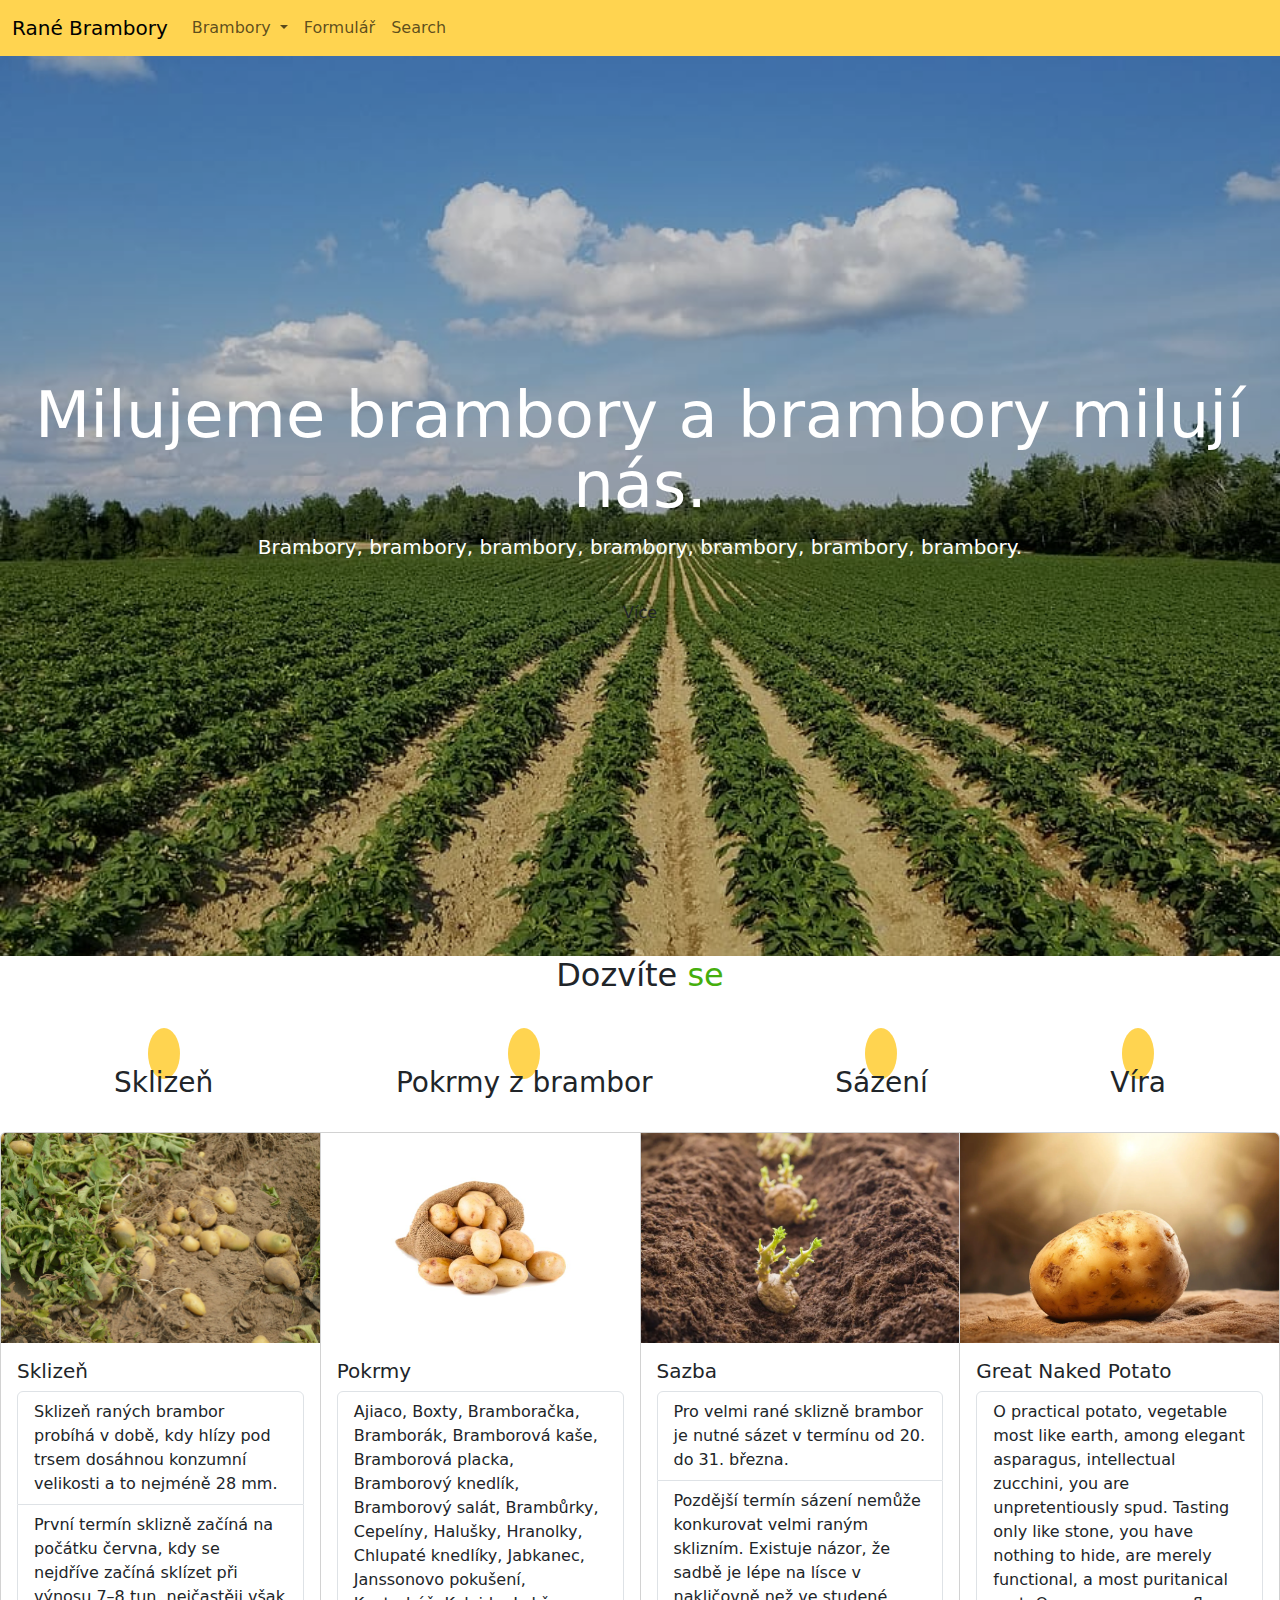
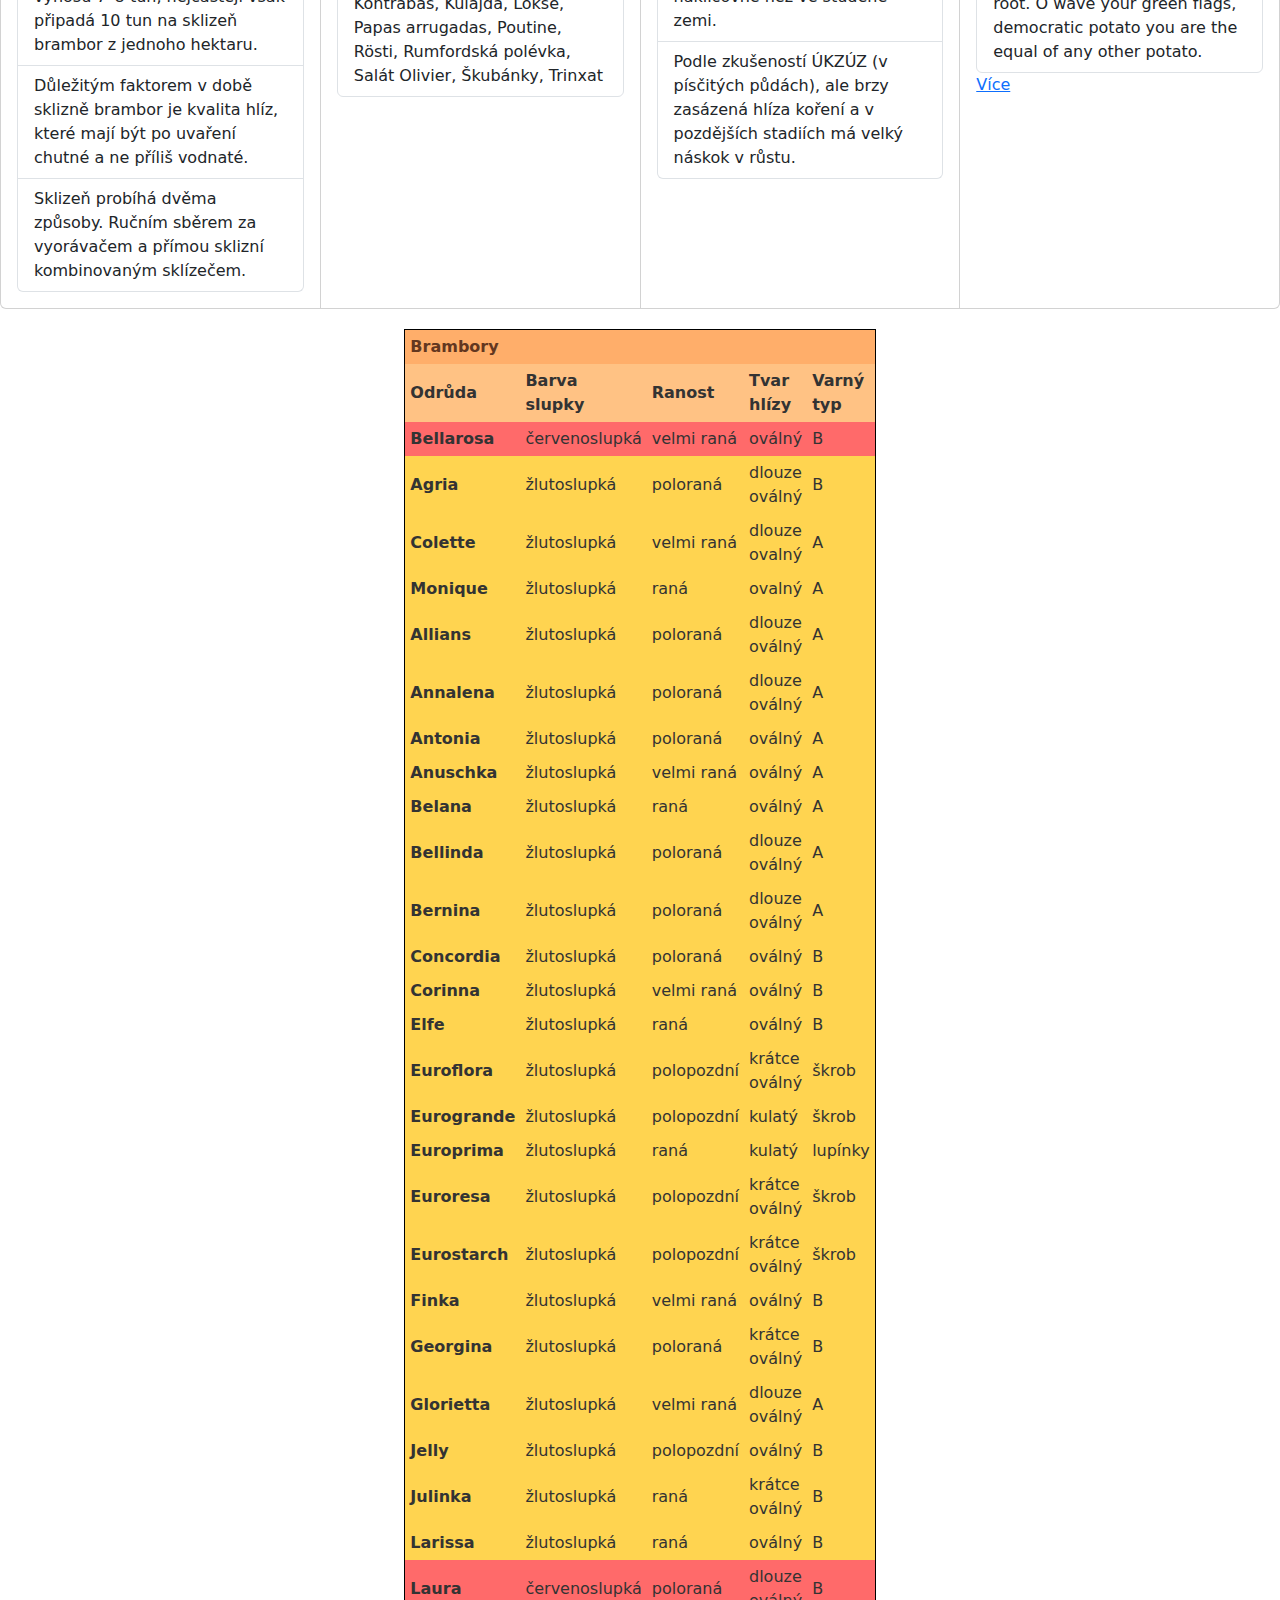
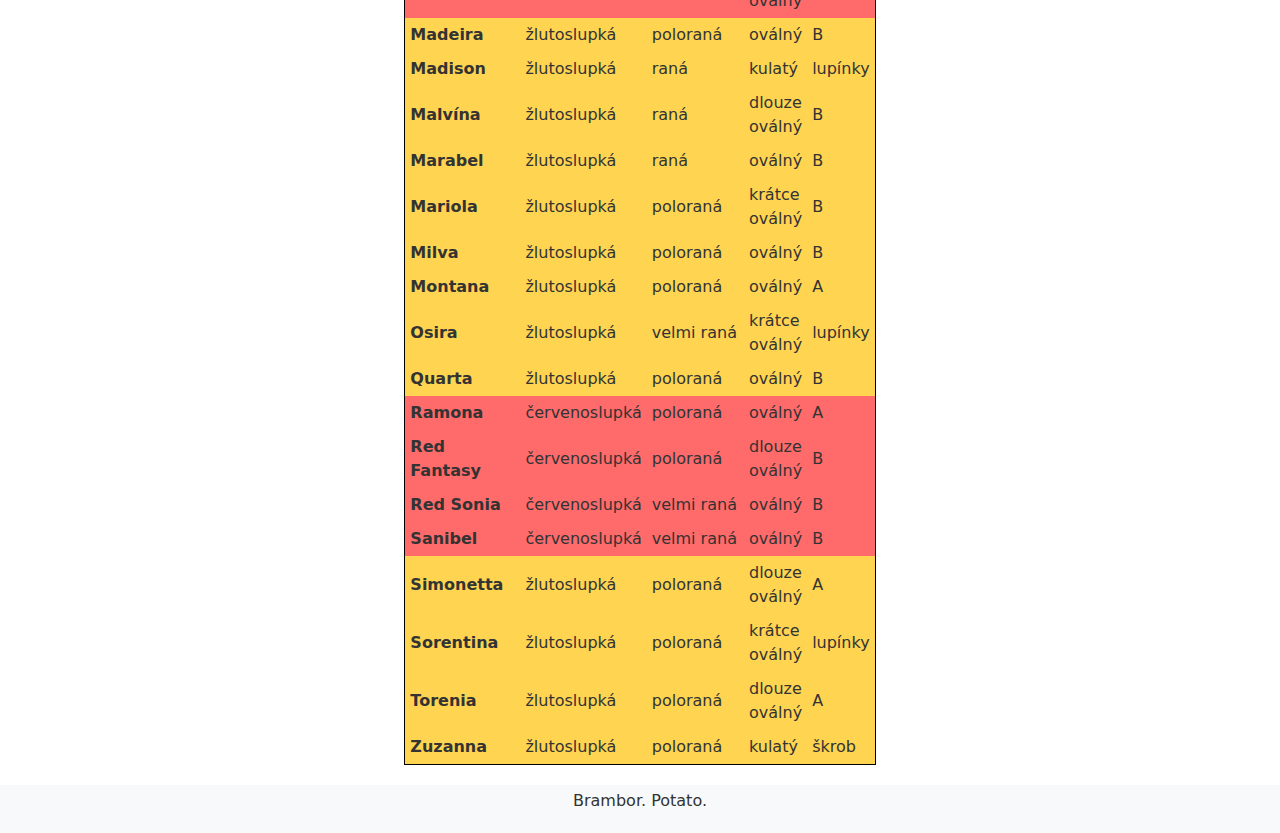
==== commit 0d614c92: "repair" ====
--- a/index.html
+++ b/index.html
@@ -107,9 +107,9 @@
                 <div class="card">
                     <img src="./IMG/Potato-Sunlight.webp" class="card-img-top" alt="cult">
                     <div class="card-body">
-                      <h5 class="list-group">Great Naked Potato</h5>
-                      <ul class="list-group-item">
-                          <li>O practical
+                      <h5 class="card-title">Great Naked Potato</h5>
+                      <ul class="list-group">
+                          <li class="list-group-item">O practical
                             potato,
                             
                             vegetable
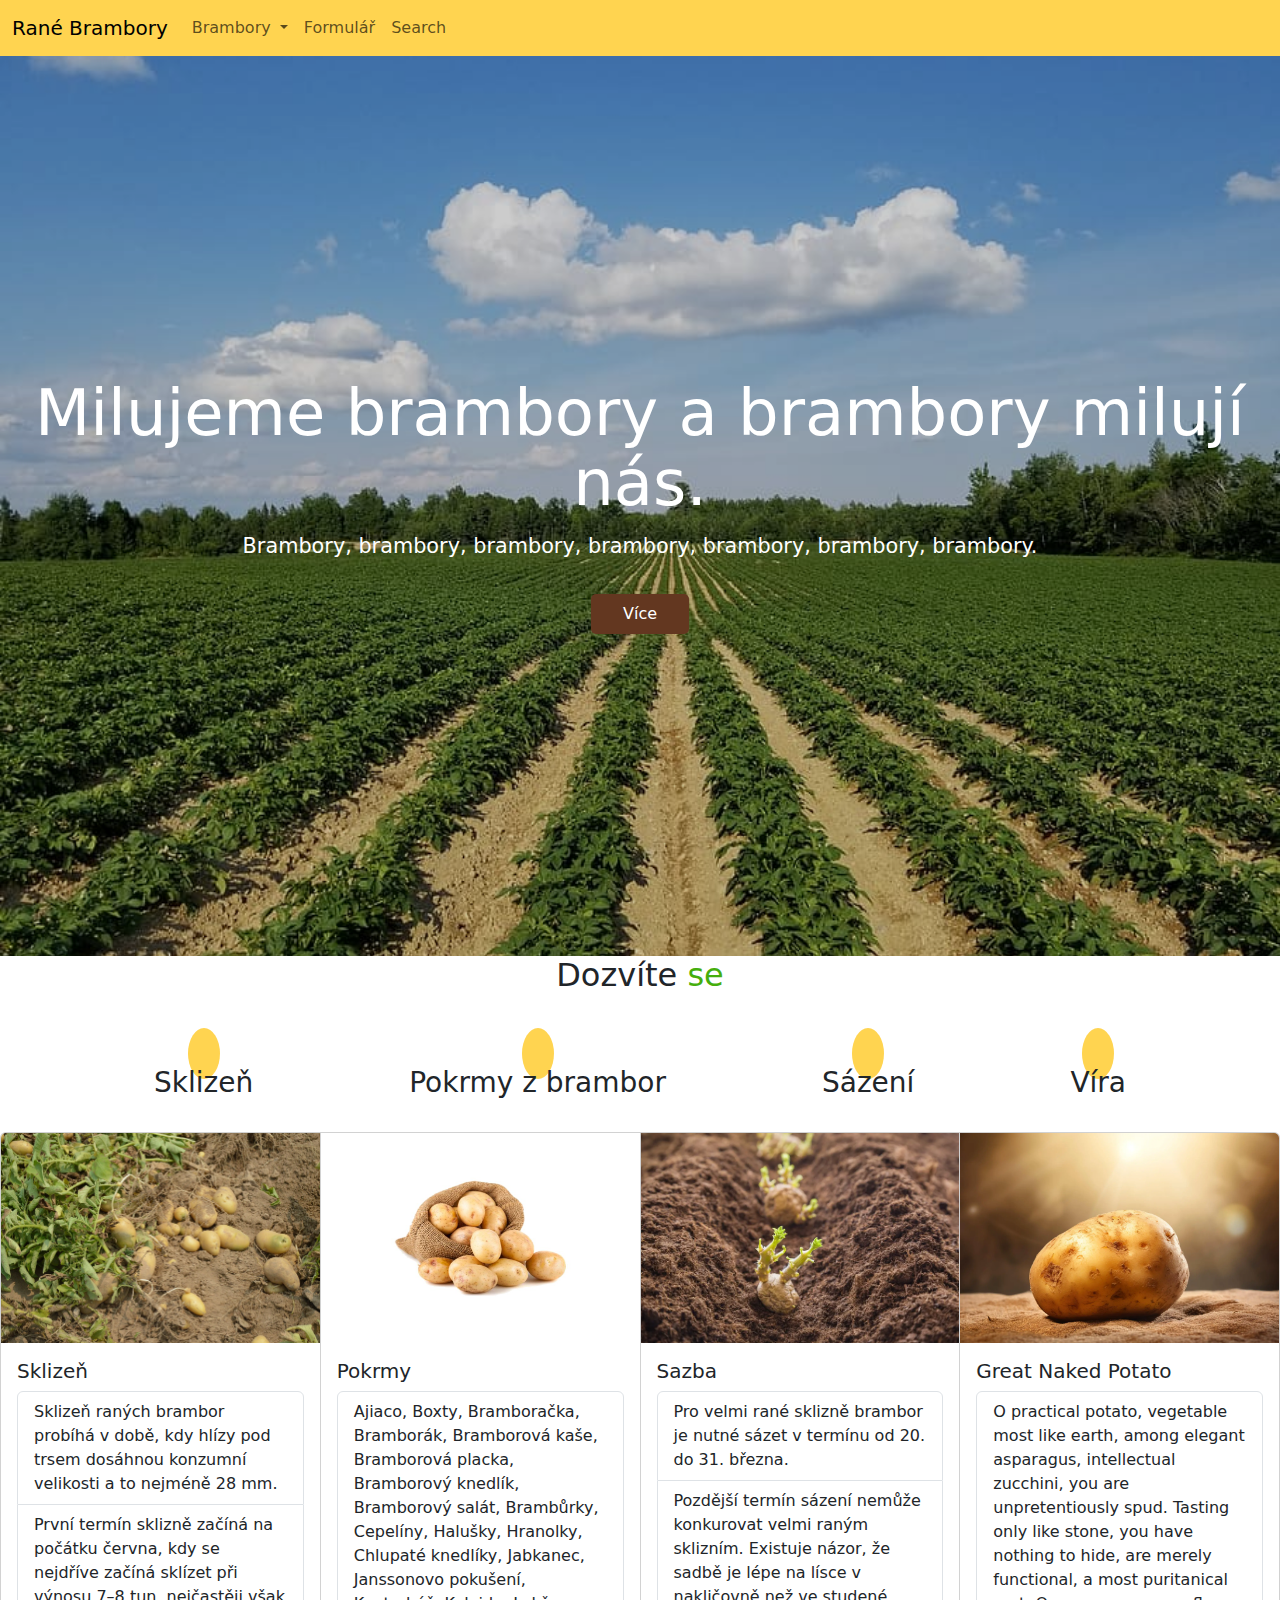
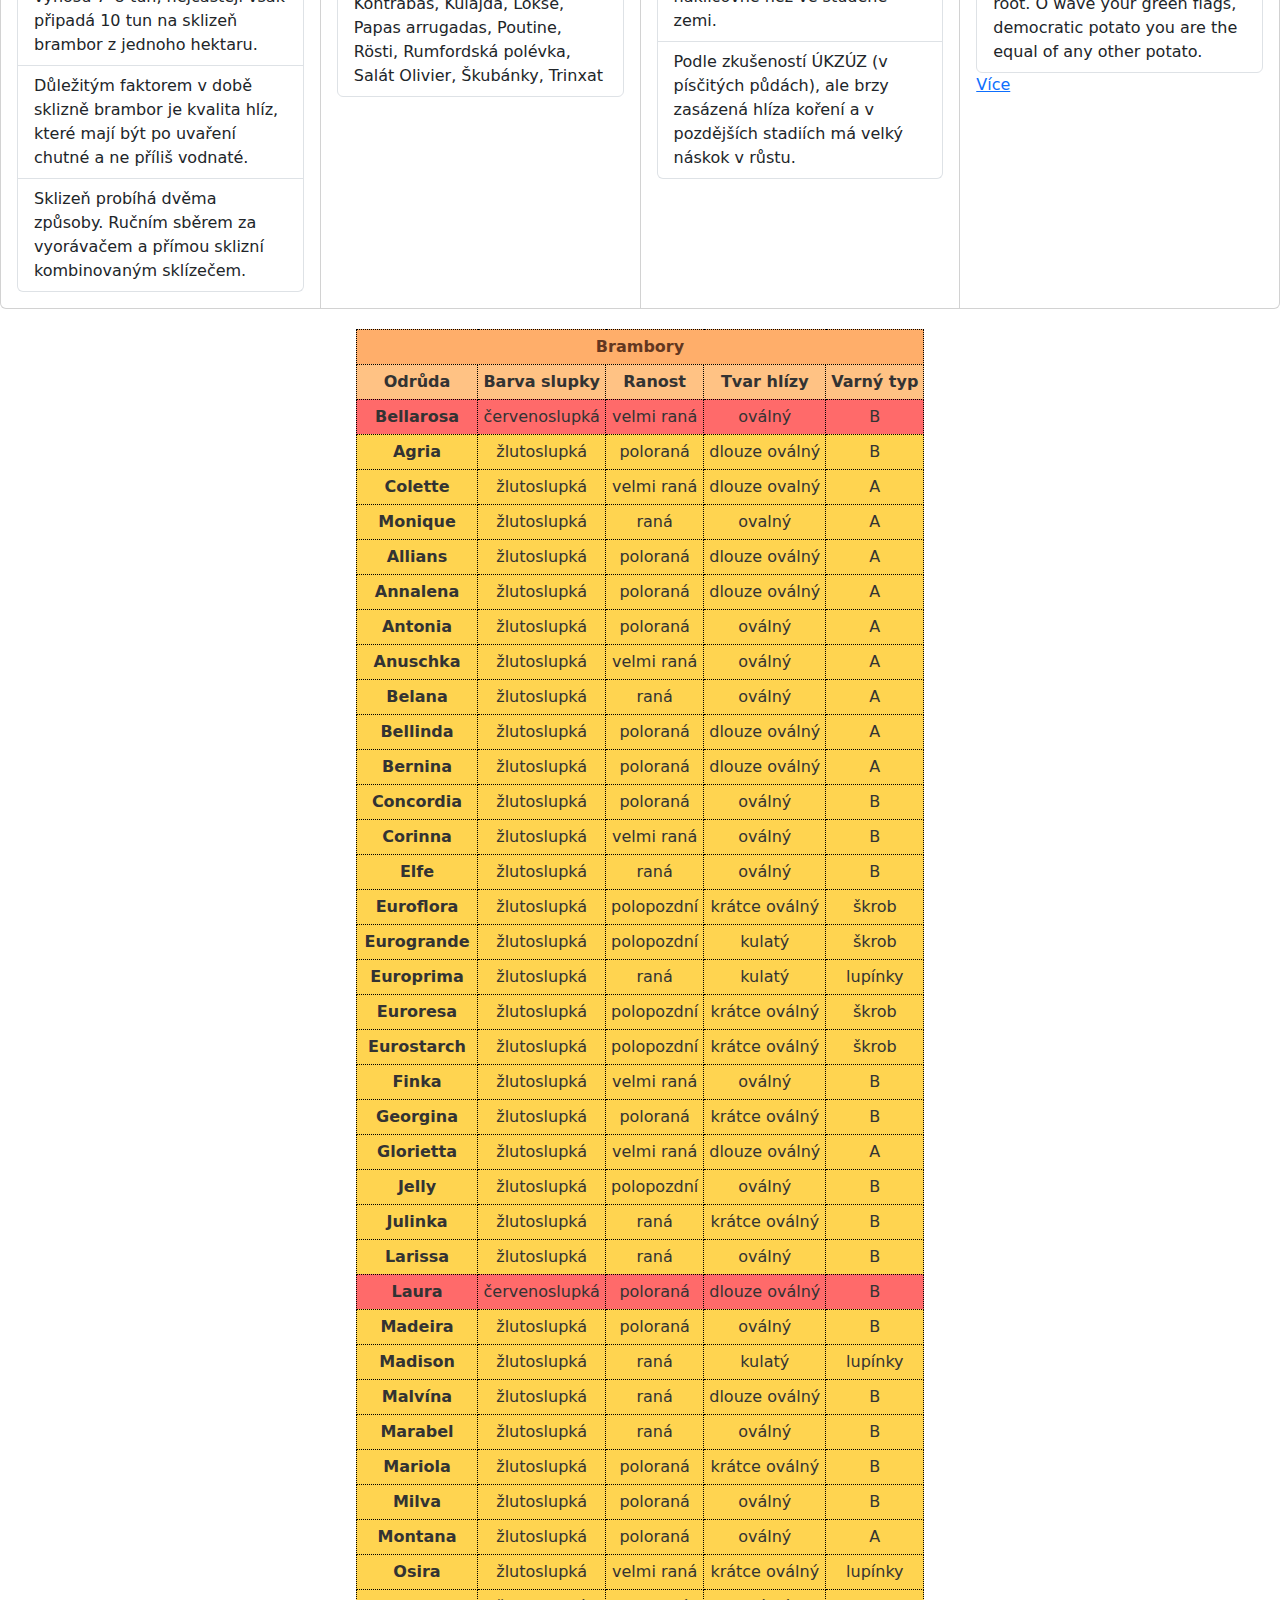
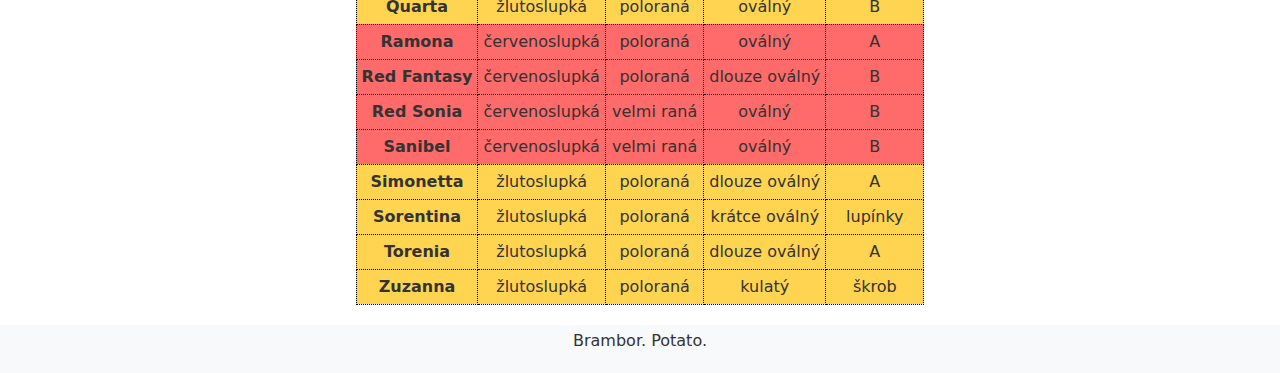
==== commit 1c6da38d: "html to folders + table" ====
--- a/index.html
+++ b/index.html
@@ -5,8 +5,9 @@
     <meta name="viewport" content="width=device-width, initial-scale=1.0">
     <title>Rané brambory</title>
     <link rel="stylesheet" href="https://cdnjs.cloudflare.com/ajax/libs/font-awesome/6.4.2/css/all.min.css" integrity="sha512-z3gLpd7yknf1YoNbCzqRKc4qyor8gaKU1qmn+CShxbuBusANI9QpRohGBreCFkKxLhei6S9CQXFEbbKuqLg0DA==" crossorigin="anonymous" referrerpolicy="no-referrer">
+    <link rel="stylesheet" href="./CSS/bootstrap.min.css">
     <link rel="stylesheet" href="./CSS/style.css">
-    <link rel="stylesheet" href="./CSS/bootstrap.min.css">
+    
 </head>
 <body>
     <nav class="navbar navbar-expand-lg bg-prim">
@@ -24,16 +25,15 @@
                         </a>
                         <ul class="dropdown-menu">
                             <li><a class="dropdown-item" href="index.html">Brambory</a></li>
-                            <li><a class="dropdown-item" href="#">(Sklizeň)</a></li>
-                            <li><a class="dropdown-item" href="#">(Pokrmy z brambor)</a></li>
-                            <li><a class="dropdown-item" href="#">(Sazba)</a></li>
+                            <li><a class="dropdown-item" href="#about">About</a></li>
+                            <li><a class="dropdown-item" href="#tab">Tabulka brambor</a></li>
                         </ul>
                     </li>
                     <li class="nav-item">
-                        <a class="nav-link" href="form.html">Formulář</a>
+                        <a class="nav-link" href="./form/">Formulář</a>
                     </li>
                     <li class="nav-item">
-                        <a class="nav-link" href="search.html">Search</a>
+                        <a class="nav-link" href="./search/">Search</a>
                     </li>
                 </ul>
           </div>
@@ -44,10 +44,10 @@
         <div class="showcase-content">
             <h1 class="l-heading">Milujeme brambory a brambory milují nás.</h1>
             <p class="lead">Brambory, brambory, brambory, brambory, brambory, brambory, brambory.</p>
-            <a href="#what" class="btn">Více</a>
+            <a href="#about" class="btn">Více</a>
         </div>
     </div>
-        <section id="what">
+        <section id="about">
             <div class="container">
                 <h2 class="m-heading text-center">Dozvíte <span class="text-gren">se</span></h2>
                 <div class="items">
@@ -135,13 +135,14 @@
                             
                             potato.</li>  
                       </ul>
-                      <a href="https://www.faire-folk.com/GreatNakedPotato/">Více</a>
+                      <a href="https://www.faire-folk.com/GreatNakedPotato/" target="_blank">Více</a>
                     </div>
                   </div>
             </div>    
             
         </section>
-        <div class="tabulka">
+        <section id="tab">
+            <div class="containment">
             <table>
                 <thead>
                     <tr>
@@ -460,7 +461,8 @@
                     </tr> <!-- 43 -->
                 </tbody>
             </table>
-        </div>    
+            </div> 
+        </section>   
     <footer id="main-footer" class="bg-light text-center py-1">
         <div class="container">
             <p>Brambor. Potato.</p>
--- a/CSS/style.css
+++ b/CSS/style.css
@@ -2,13 +2,17 @@
     margin: 0;
 }
 table, th, td {
-    border: 1px solid black;
+    border: 1px ridge black;
     border-collapse: collapse;
     padding: 5px;
     margin: 20px auto;
-    max-width: 400px;
-    
+    border-style: dotted;
     }
+
+table tr  {
+    text-align: center;
+}
+
 th {
         background-color: #ffae6a;
         color: #633720;
@@ -24,10 +28,7 @@
     }    
 .zluta {
         background-color: #ffd450;
-    }    
-.mein{
-        margin-left: 10px;
-    }    
+    }       
 .odsazeni {
         padding-left: 20px;
         margin: 0 0 0 0;
@@ -43,7 +44,7 @@
 }
 #showcase .showcase-content {
     display: flex;
-    flex-direction: column;
+    flex-direction:  column;
     text-align: center;
     justify-content: center;
     align-items: center;
@@ -93,16 +94,16 @@
     font-size: 2rem;
     margin-bottom: 1rem;
 }
-#what .items {
+#about .items {
     display: flex;
     justify-content: space-between;
     padding: 1rem;
 }
-#what .item {
+#about .item {
     text-align: center;
     padding: 1rem;
 } 
-#what .items .item i {
+#about .items .item i {
     background: #ffd450;
     padding: 1rem;
     border-radius: 50%;
@@ -157,8 +158,9 @@
 #who .who-text3 {
     display: flex;
 }
-.tabulka {
-    display: grid;
+.containment {
+    width: fit-content;
+    margin: auto;
 }
 .navbar-nav > li > .dropdown-menu { 
     background-color: #ffd450; 
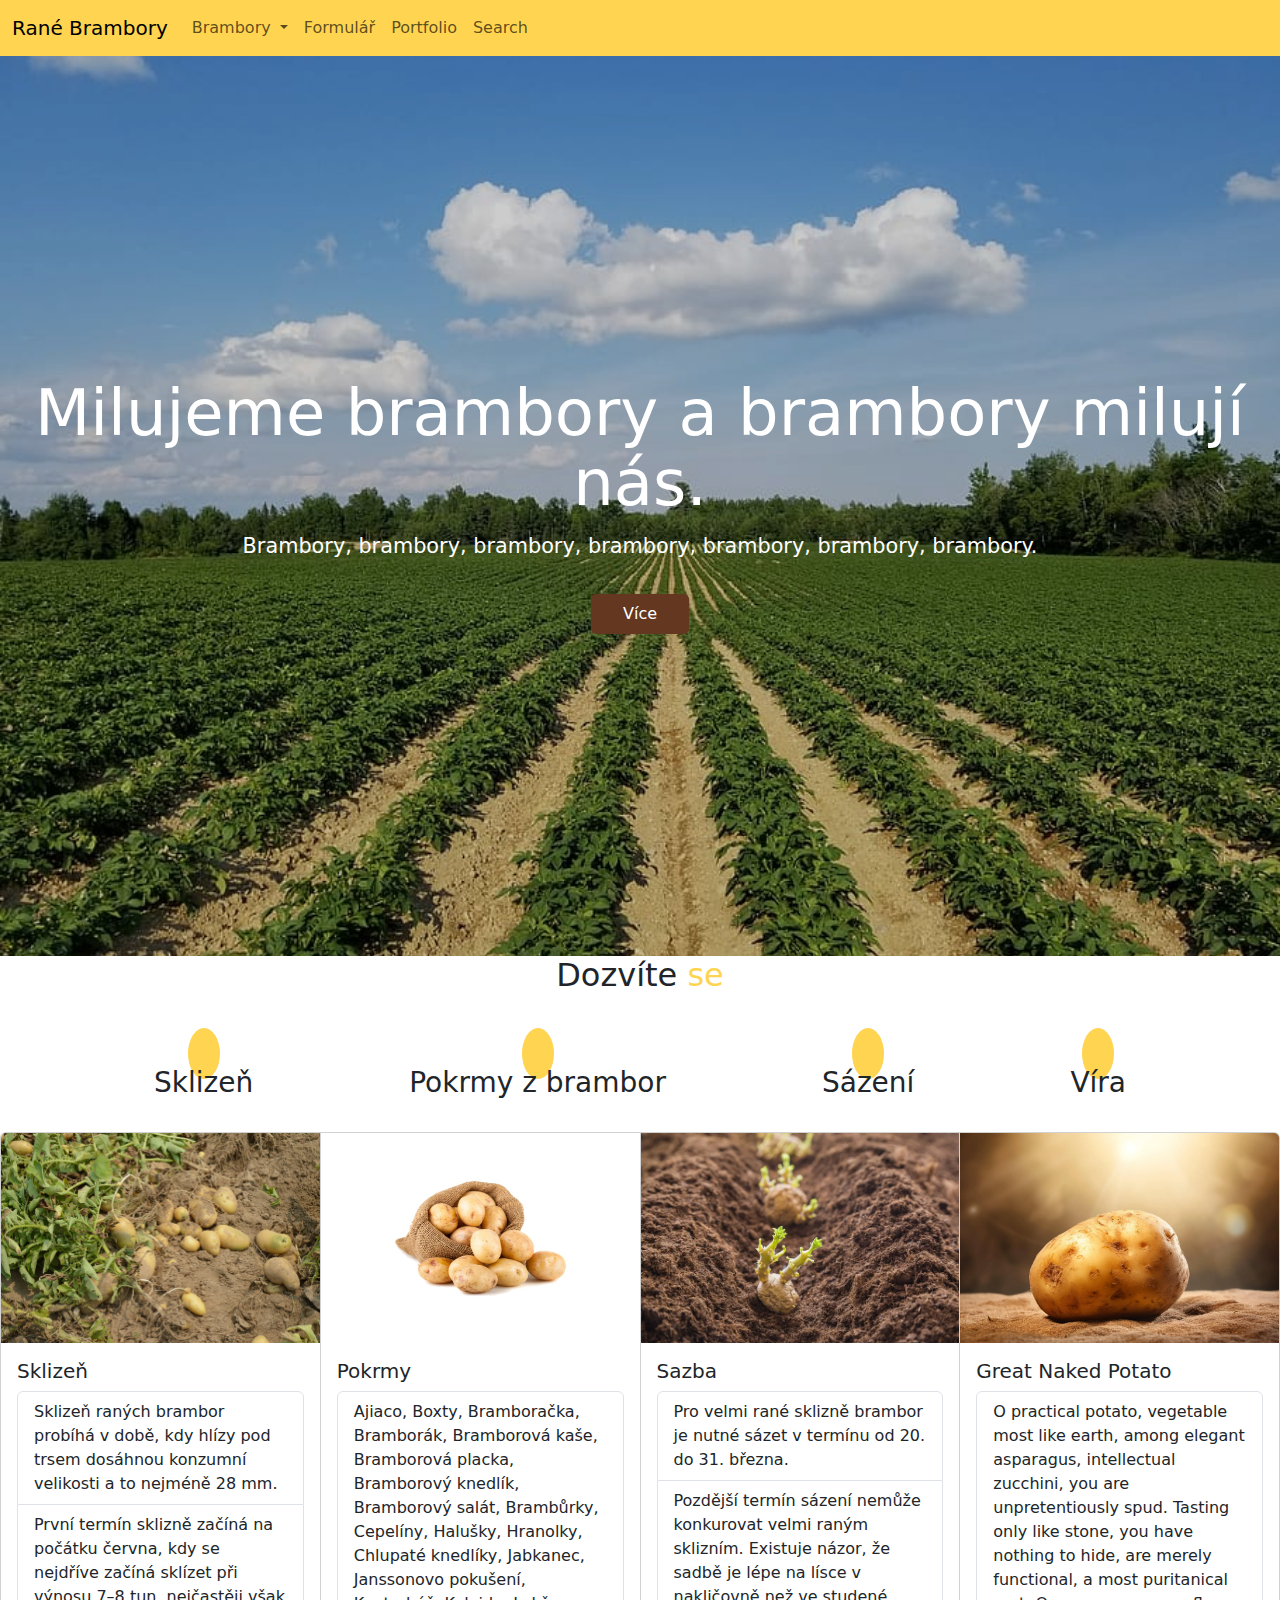
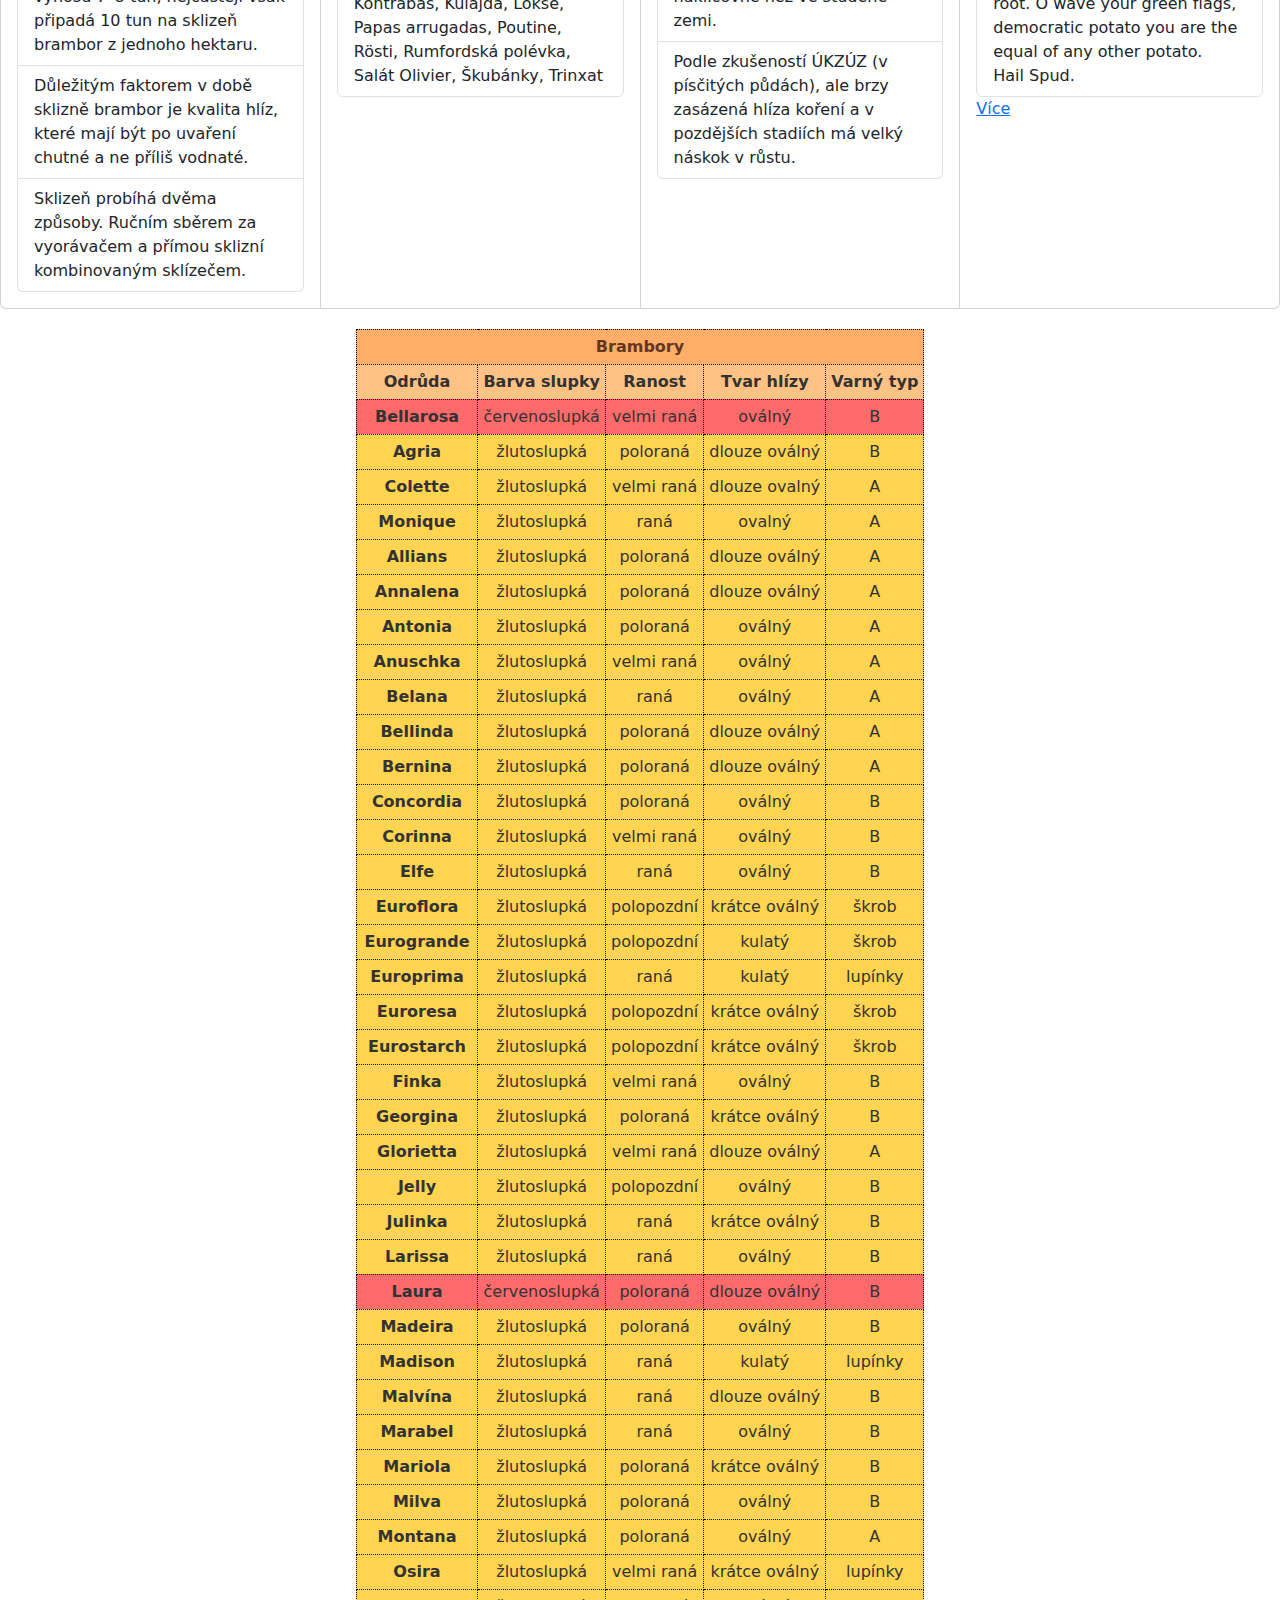
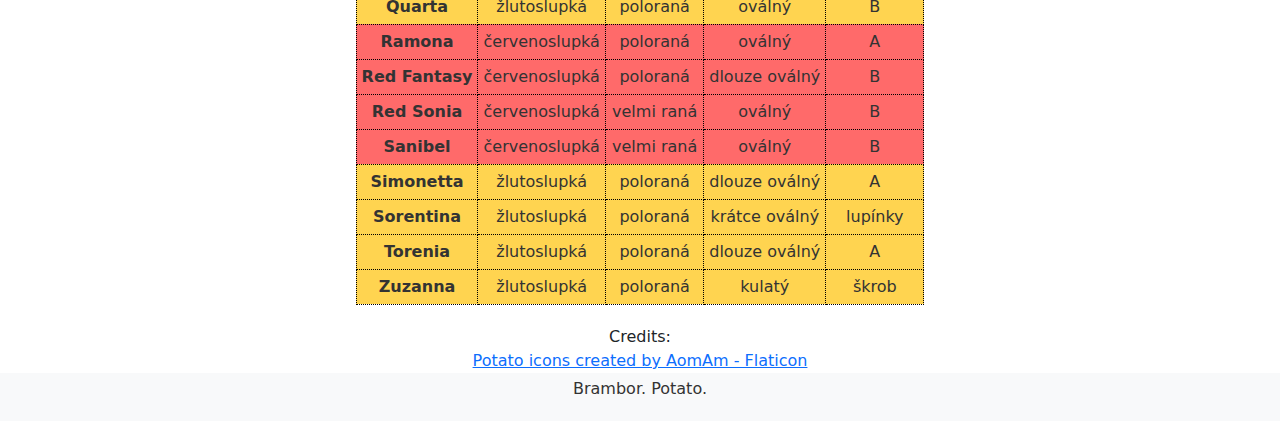
==== commit f57680b9: "+ portfolio" ====
--- a/index.html
+++ b/index.html
@@ -7,7 +7,7 @@
     <link rel="stylesheet" href="https://cdnjs.cloudflare.com/ajax/libs/font-awesome/6.4.2/css/all.min.css" integrity="sha512-z3gLpd7yknf1YoNbCzqRKc4qyor8gaKU1qmn+CShxbuBusANI9QpRohGBreCFkKxLhei6S9CQXFEbbKuqLg0DA==" crossorigin="anonymous" referrerpolicy="no-referrer">
     <link rel="stylesheet" href="./CSS/bootstrap.min.css">
     <link rel="stylesheet" href="./CSS/style.css">
-    
+    <link rel="icon" href="./IMG/potatico.png">
 </head>
 <body>
     <nav class="navbar navbar-expand-lg bg-prim">
@@ -33,6 +33,9 @@
                         <a class="nav-link" href="./form/">Formulář</a>
                     </li>
                     <li class="nav-item">
+                        <a class="nav-link" href="./portfolio/">Portfolio</a>
+                    </li>
+                    <li class="nav-item">
                         <a class="nav-link" href="./search/">Search</a>
                     </li>
                 </ul>
@@ -49,7 +52,7 @@
     </div>
         <section id="about">
             <div class="container">
-                <h2 class="m-heading text-center">Dozvíte <span class="text-gren">se</span></h2>
+                <h2 class="m-heading text-center">Dozvíte <span class="text-potato">se</span></h2>
                 <div class="items">
                     <div class="item">
                         <span class="font-green"><i class="fa-solid fa-seedling"></i></span>
@@ -133,7 +136,9 @@
                             you are the equal
                             of any other
                             
-                            potato.</li>  
+                            potato.
+                        
+                            <br> Hail Spud.</li>  
                       </ul>
                       <a href="https://www.faire-folk.com/GreatNakedPotato/" target="_blank">Více</a>
                     </div>
@@ -461,11 +466,15 @@
                     </tr> <!-- 43 -->
                 </tbody>
             </table>
-            </div> 
-        </section>   
+            </div>
+            <div class="mid">
+                <p class="nom">Credits: </p><a href="https://www.flaticon.com/free-icons/potato" title="potato icons">Potato icons created by AomAm - Flaticon</a>
+            </div>
+        </section>
     <footer id="main-footer" class="bg-light text-center py-1">
         <div class="container">
             <p>Brambor. Potato.</p>
+            
         </div>
     </footer>
 
--- a/CSS/style.css
+++ b/CSS/style.css
@@ -78,8 +78,8 @@
     padding: 0 2rem;
     overflow: hidden;
 }
-.container .text-gren {
-    color: #45ae0d;
+.container .text-potato {
+    color: #ffd450;
 }
 .font-green {
     color: #37870b;
@@ -173,4 +173,10 @@
 }
 .mw {
     min-width: 150px;
+}
+.mid {
+    text-align: center;
+}
+.nom {
+    margin: 0 0 0 0;
 }